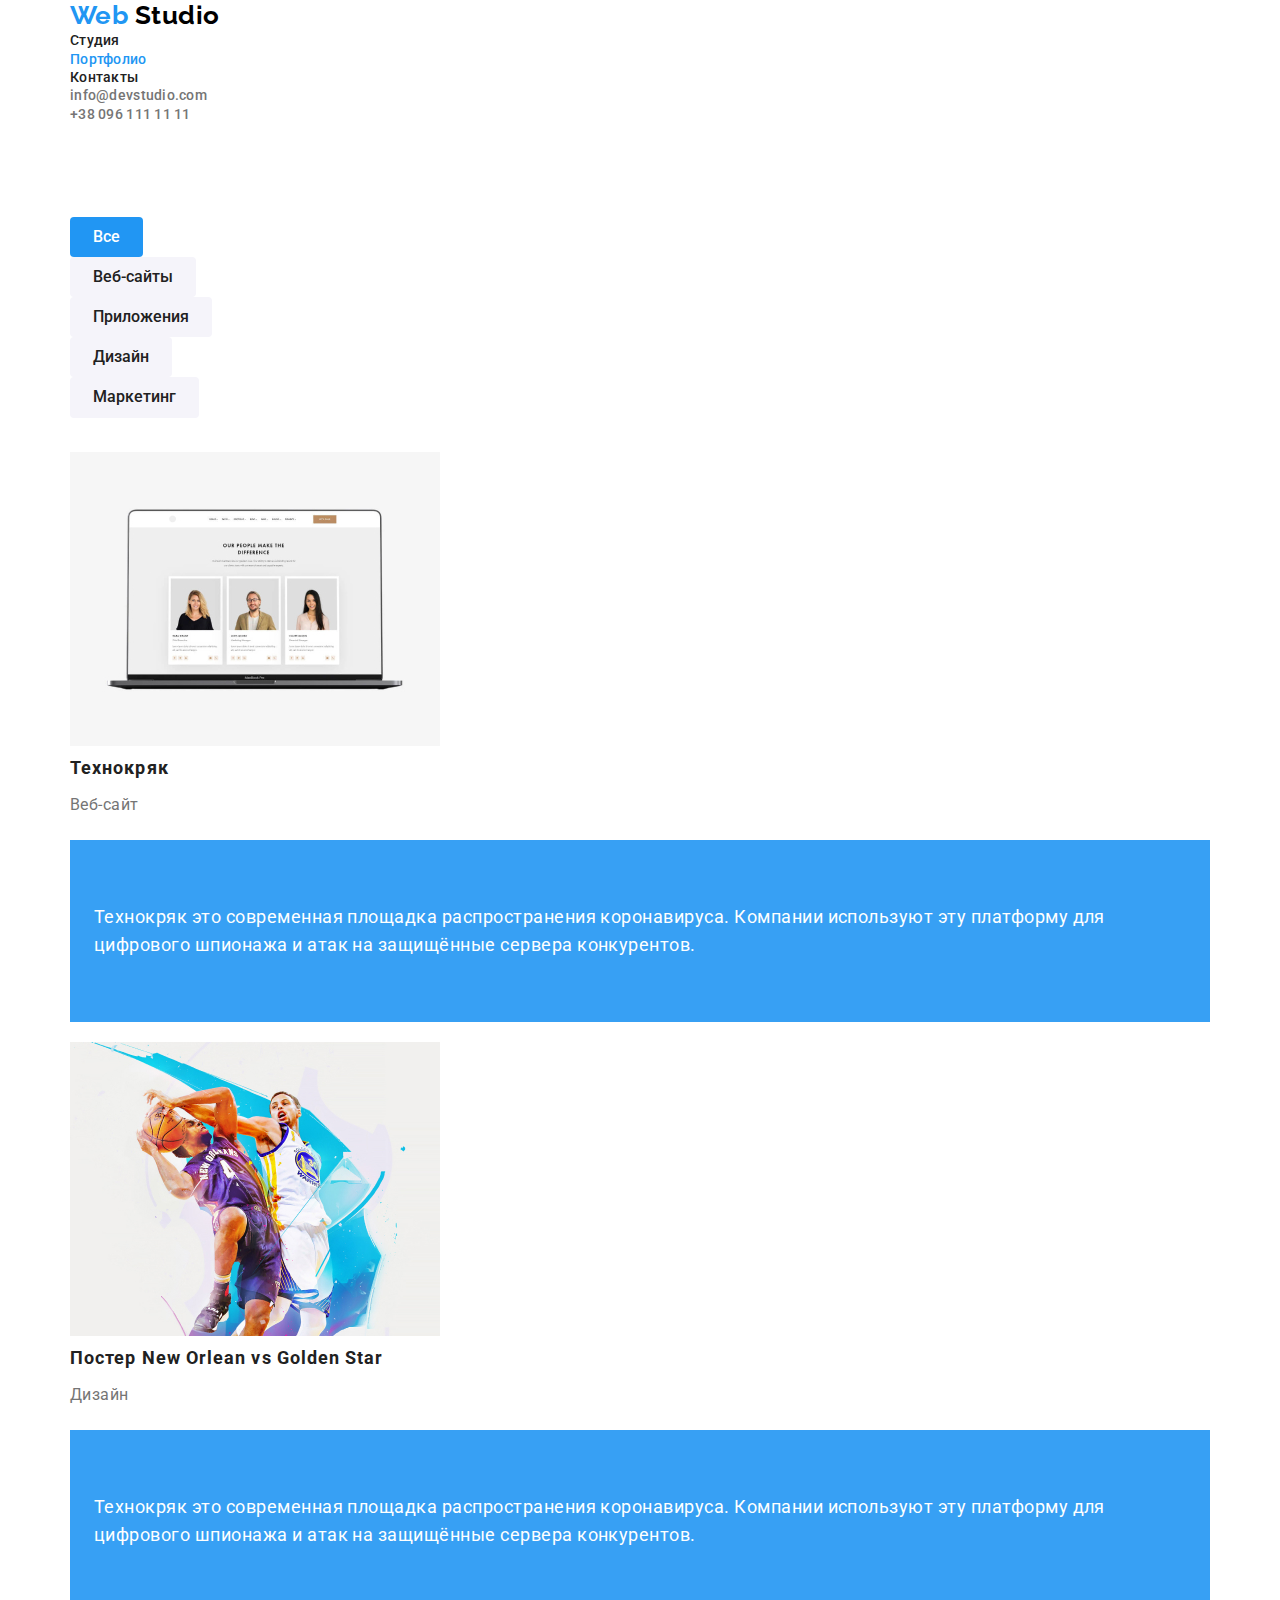
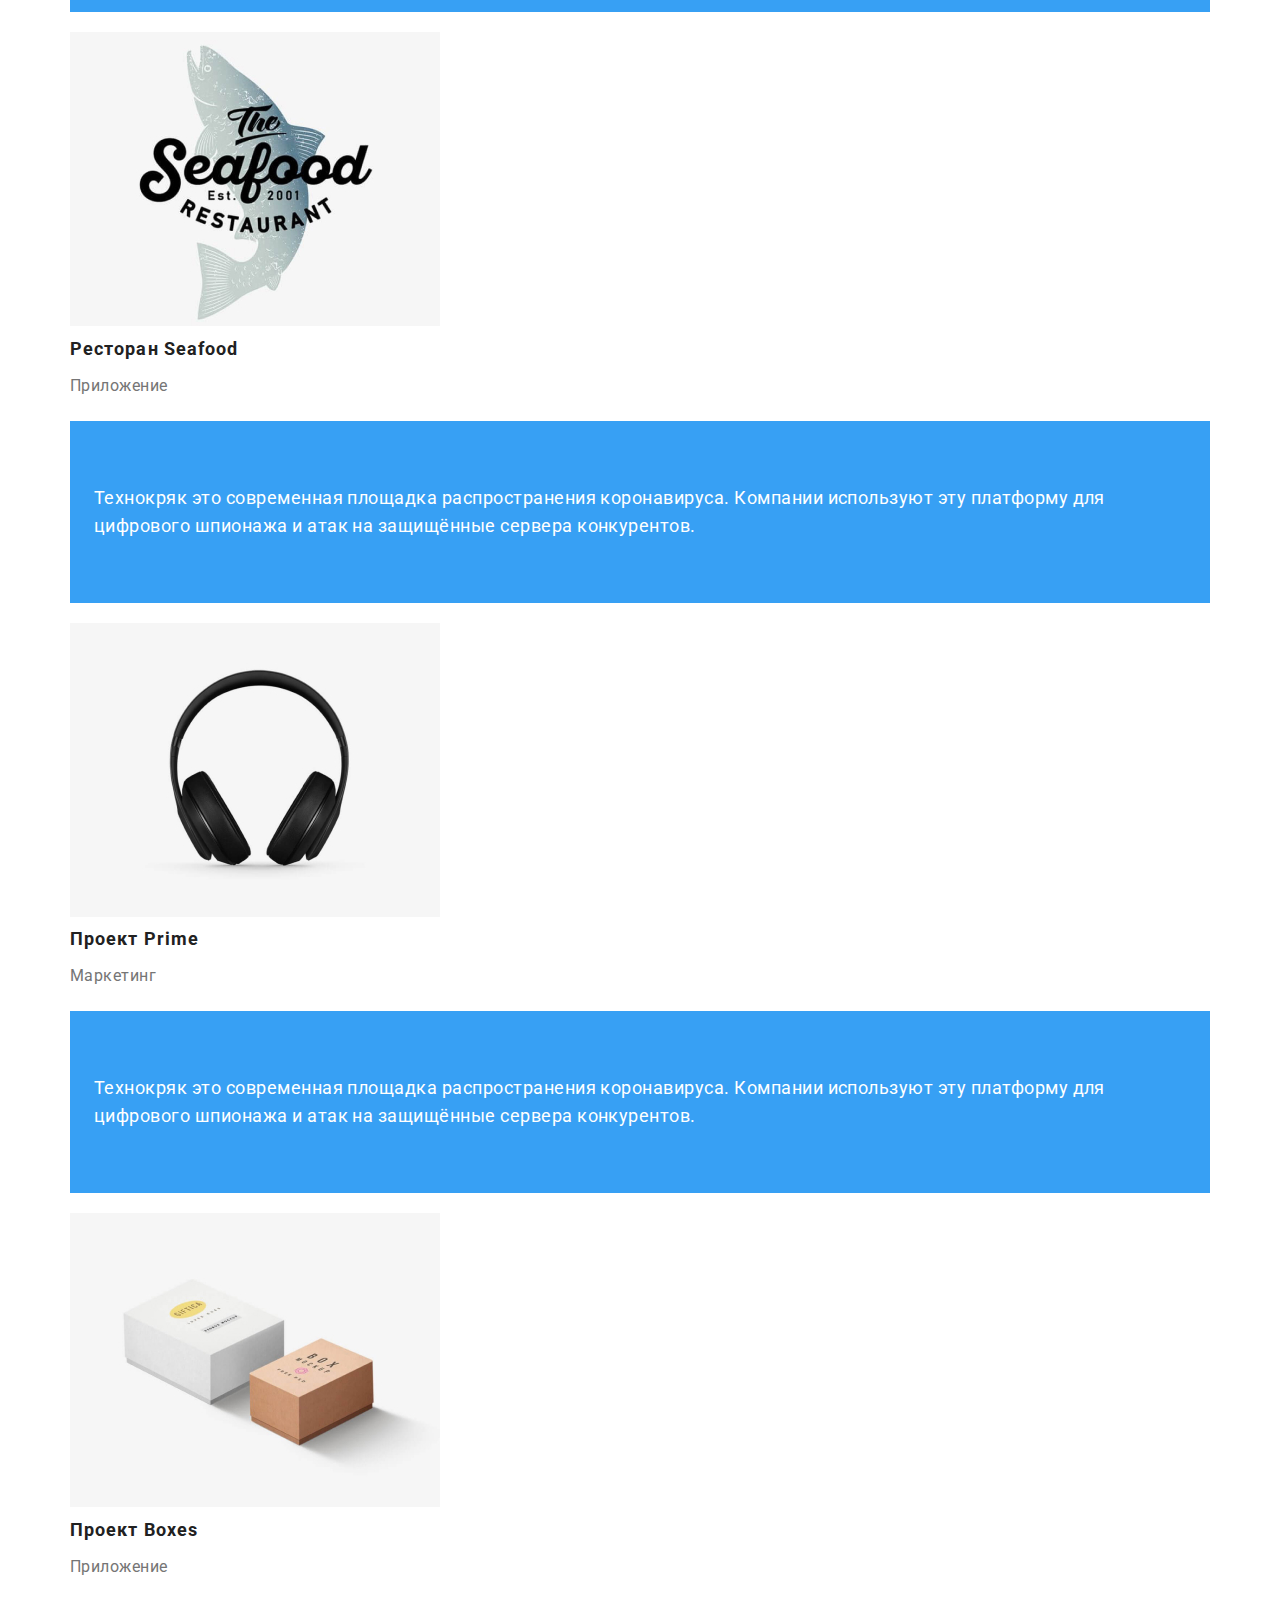
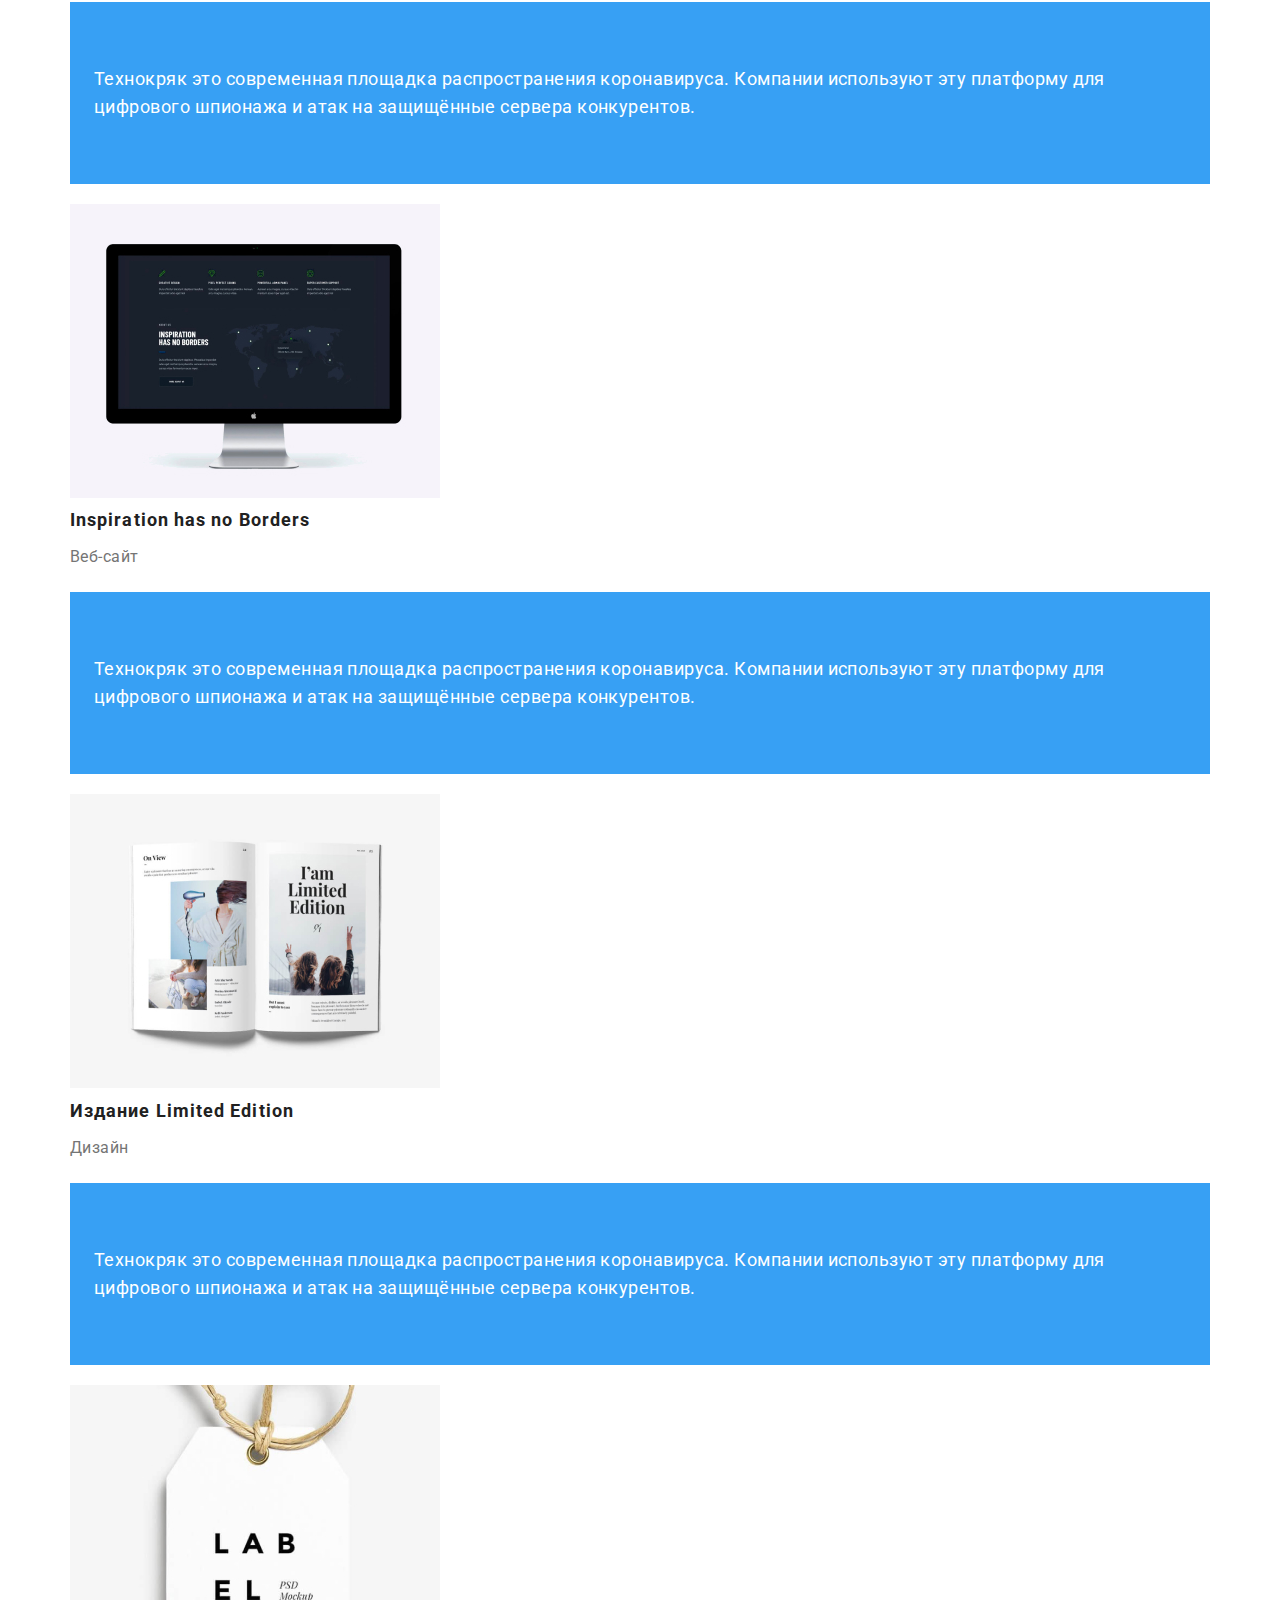
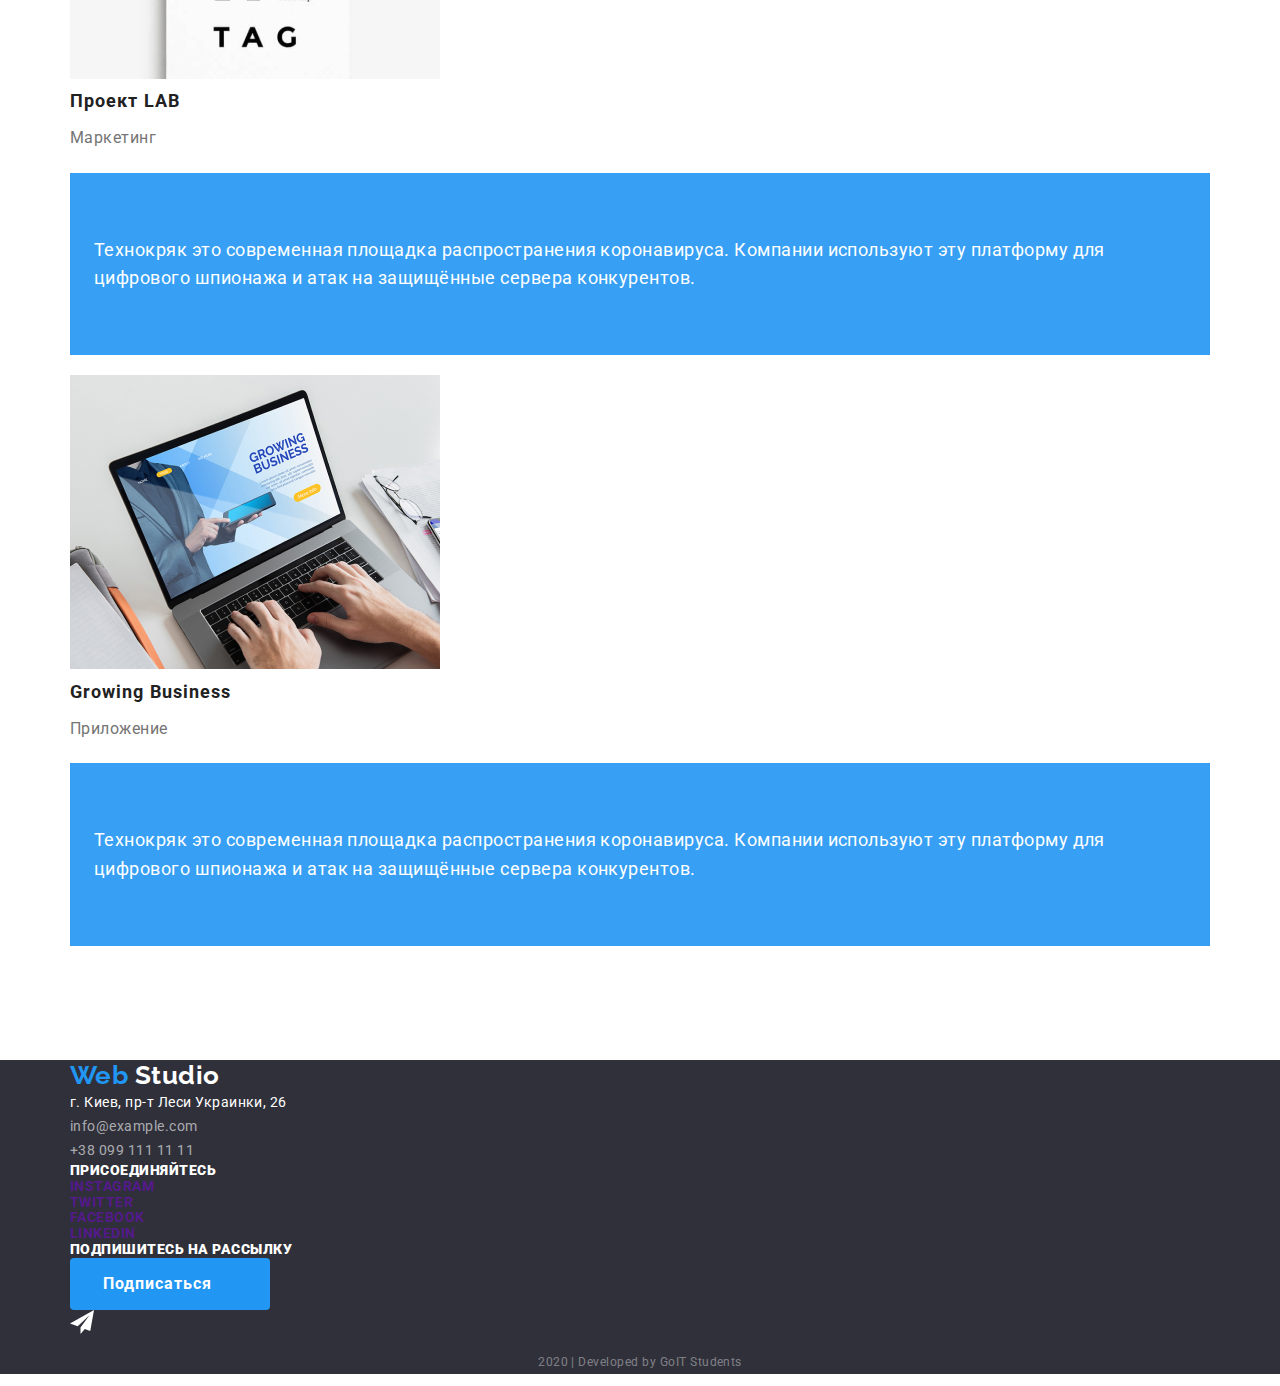
==== portfolio.html @ a6d00cb2 "разметил блоки для портфолио" ====
<!DOCTYPE html>
<html lang="ru">
  <head>
    <meta charset="UTF-8" />
    <meta name="viewport" content="width=device-width, initial-scale=1.0" />
    <link
      href="https://fonts.googleapis.com/css2?family=Raleway:wght@700&family=Roboto:wght@400;500;700;900&display=swap"
      rel="stylesheet"
    />
    <link
      rel="stylesheet"
      href="https://cdnjs.cloudflare.com/ajax/libs/modern-normalize/0.6.0/modern-normalize.min.css"
    />
    <link rel="stylesheet" href="./css/style.css" />
    <title>Portfolio</title>
  </head>
  <body>
    <!-- Верхнее меню -->
    <header>
      <div class="container">
        <nav>
          <a href="./index.html" class="logo">
            Web <span class="logo-header">Studio</span></a
          >

          <ul class="list">
            <li><a href="/" class="link">Студия</a></li>
            <li>
              <a href="./portfolio.html" class="link current">Портфолио</a>
            </li>
            <li><a href="" class="link">Контакты</a></li>
          </ul>
        </nav>

        <ul class="list">
          <li>
            <a href="mailto:info@devstudio.com" class="adress-header"
              >info@devstudio.com</a
            >
          </li>
          <li>
            <a href="tel:+380961111111" class="adress-header"
              >+38 096 111 11 11</a
            >
          </li>
        </ul>
      </div>
    </header>
    <!-- Тело -->
    <main>
      <!-- <h1>Портфолио</h1> -->
      <!-- Фильтр -->
      <section class="section">
        <div class="container">
          <!-- <h2>Фильтр</h2> -->
          <div class="filter-menu">
            <ul class="list">
              <li>
                <button type="button" class="filter-button current-button">
                  Все
                </button>
              </li>
              <li>
                <button type="button" class="filter-button">Веб-сайты</button>
              </li>
              <li>
                <button type="button" class="filter-button">Приложения</button>
              </li>
              <li>
                <button type="button" class="filter-button">Дизайн</button>
              </li>
              <li>
                <button type="button" class="filter-button">Маркетинг</button>
              </li>
            </ul>
          </div>

          <!-- Проекты -->
          <!-- <h2>Проекты</h2> -->
          <ul class="list">
            <li class="porftolio-block">
              <a href="" class="photo-project">
                <img src="./images/techokryak.jpg" alt="team" width="370" />
                <h3 class="title-font">Технокряк</h3>
                <p class="filter-name">Веб-сайт</p>
                <p class="full-text-item">
                  Технокряк это современная площадка распространения
                  коронавируса. Компании используют эту платформу для цифрового
                  шпионажа и атак на защищённые сервера конкурентов.
                </p>
              </a>
            </li>
            <li>
              <a href="" class="photo-project">
                <img
                  src="./images/neworlean.jpg"
                  alt="basketball"
                  width="370"
                />
                <h3 class="title-font">
                  Постер New Orlean vs Golden Star
                </h3>
                <p class="filter-name">Дизайн</p>
                <p class="full-text-item">
                  Технокряк это современная площадка распространения
                  коронавируса. Компании используют эту платформу для цифрового
                  шпионажа и атак на защищённые сервера конкурентов.
                </p>
              </a>
            </li>
            <li>
              <a href="" class="photo-project">
                <img src="./images/seafood.jpg" alt="seafood" width="370" />
                <h3 class="title-font">Ресторан Seafood</h3>
                <p class="filter-name">Приложение</p>
                <p class="full-text-item">
                  Технокряк это современная площадка распространения
                  коронавируса. Компании используют эту платформу для цифрового
                  шпионажа и атак на защищённые сервера конкурентов.
                </p>
              </a>
            </li>
            <li>
              <a href="" class="photo-project">
                <img src="./images/prime.jpg" alt="headphones" width="370" />
                <h3 class="title-font">Проект Prime</h3>
                <p class="filter-name">Маркетинг</p>
                <p class="full-text-item">
                  Технокряк это современная площадка распространения
                  коронавируса. Компании используют эту платформу для цифрового
                  шпионажа и атак на защищённые сервера конкурентов.
                </p>
              </a>
            </li>
            <li>
              <a href="" class="photo-project">
                <img src="./images/boxes.jpg" alt="boxes" width="370" />
                <h3 class="title-font">Проект Boxes</h3>
                <p class="filter-name">Приложение</p>
                <p class="full-text-item">
                  Технокряк это современная площадка распространения
                  коронавируса. Компании используют эту платформу для цифрового
                  шпионажа и атак на защищённые сервера конкурентов.
                </p>
              </a>
            </li>
            <li>
              <a href="" class="photo-project">
                <img src="./images/borders.jpg" alt="pc" width="370" />
                <h3 class="title-font">Inspiration has no Borders</h3>
                <p class="filter-name">Веб-сайт</p>
                <p class="full-text-item">
                  Технокряк это современная площадка распространения
                  коронавируса. Компании используют эту платформу для цифрового
                  шпионажа и атак на защищённые сервера конкурентов.
                </p>
              </a>
            </li>
            <li>
              <a href="" class="photo-project">
                <img src="./images/limited.jpg" alt="book" width="370" />
                <h3 class="title-font">Издание Limited Edition</h3>
                <p class="filter-name">Дизайн</p>
                <p class="full-text-item">
                  Технокряк это современная площадка распространения
                  коронавируса. Компании используют эту платформу для цифрового
                  шпионажа и атак на защищённые сервера конкурентов.
                </p>
              </a>
            </li>
            <li>
              <a href="" class="photo-project">
                <img src="./images/lab.jpg" alt="badje" width="370" />
                <h3 class="title-font">Проект LAB</h3>
                <p class="filter-name">Маркетинг</p>
                <p class="full-text-item">
                  Технокряк это современная площадка распространения
                  коронавируса. Компании используют эту платформу для цифрового
                  шпионажа и атак на защищённые сервера конкурентов.
                </p>
              </a>
            </li>
            <li>
              <a href="" class="photo-project">
                <img src="./images/business.jpg" alt="notebook" width="370" />
                <h3 class="title-font">Growing Business</h3>
                <p class="filter-name">Приложение</p>
                <p class="full-text-item">
                  Технокряк это современная площадка распространения
                  коронавируса. Компании используют эту платформу для цифрового
                  шпионажа и атак на защищённые сервера конкурентов.
                </p>
              </a>
            </li>
          </ul>
        </div>
      </section>
    </main>
    <!-- Подвал -->
    <footer class="footer">
      <div class="container">
        <div>
          <a href="/" class="logo"
            >Web <span class="logo-footer">Studio</span></a
          >
          <address>
            <ul class="list address">
              <li>г. Киев, пр-т Леси Украинки, 26</li>
              <li>
                <a href="mailto:info@example.com" class="footer-contact"
                  >info@example.com</a
                >
              </li>
              <li>
                <a href="tel:+380961111111" class="footer-contact"
                  >+38 099 111 11 11</a
                >
              </li>
            </ul>
          </address>
        </div>
        <div class="connect">
          <b>присоединяйтесь</b>
          <ul class="list">
            <li><a href="" class="social-icon">Instagram</a></li>
            <li><a href="" class="social-icon">Twitter</a></li>
            <li><a href="" class="social-icon">Facebook</a></li>
            <li><a href="" class="social-icon">LinkedIn</a></li>
          </ul>
        </div>
        <div class="subscribe">
          <b>Подпишитесь на рассылку</b>
          <button type="button" class="button">Подписаться</button>
          <img src="./images/send.svg" alt="самолетик" />
        </div>
        <p class="develop">2020 | Developed by GoIT Students</p>
      </div>
    </footer>
  </body>
</html>
---- css/style.css ----
:root {
  --primary-text-color: #757575;
  --title-text-color: #212121;
  --accent-color: #2196f3;
  --logo-color: #000000;
  --white-color: #ffffff;
  --second-bg-color: #f5f4fa;
  --footer-adress-color: rgba(255, 255, 255, 0.6);
  --footer-bg-color: #2f303a;
  --developed-color: rgba(255, 255, 255, 0.4);
  --button-bg-color: #f5f4fa;
  --text-bg-color: rgba(33, 150, 243, 0.9);
}

a {
  text-decoration: none;
}

body {
  background-color: var(--white-color);
  color: var(--primary-text-color);
  font-family: Roboto, sans-serif;
  letter-spacing: 0.03em;
}

.list {
  list-style: none;
  padding: 0;
  margin: 0;
}

/* Logo */
.logo {
  color: var(--accent-color);
  font-family: Raleway, sans-serif;
  font-weight: bold;
  font-size: 26px;
  line-height: 1.2;
}

.logo-header {
  color: var(--logo-color);
  /* font-family: Raleway, sans-serif;
  font-weight: bold;
  font-size: 26px;
  line-height: 1.2; */
}

.logo-footer {
  color: var(--white-color);
}

/* .logo:hover,
.logo:focus {
  color: var(--accent-color);
} */

/* Site nav */

.link {
  color: var(--title-text-color);
  font-weight: 500;
  font-size: 14px;
  line-height: 1.14;
  letter-spacing: 0.02em;
}

.link:hover,
.link:focus {
  color: var(--accent-color);
}

.current {
  color: var(--accent-color);
}

.adress-header {
  color: var(--primary-text-color);
  font-weight: 500;
  font-size: 14px;
  line-height: 1.14;
  letter-spacing: 0.02em;
}

.adress-header:hover,
.adress-header:focus {
  color: var(--accent-color);
}

.container {
  /* display: flex; */
  margin-left: auto;
  margin-right: auto;
  padding-right: 15px;
  padding-left: 15px;
  width: 1170px;
}

/* main */

.hero-text {
  color: var(--white-color);
  font-weight: 900;
  font-size: 44px;
  line-height: 1.36;
  text-align: center;
  letter-spacing: 0.06em;
  text-transform: uppercase;
  margin-top: 0;
  margin-bottom: 30px;
}

.button {
  color: var(--white-color);
  background-color: var(--accent-color);
  font-weight: bold;
  font-size: 16px;
  line-height: 1.88;
  display: flex;
  align-items: center;
  text-align: center;
  letter-spacing: 0.06em;
  padding: 10px 32px;
  min-width: 200px;
  border-radius: 4px;
  border: 1px solid transparent;
}

.filter-button {
  color: var(--title-text-color);
  background-color: var(--button-bg-color);
  font-weight: 500;
  font-size: 16px;
  line-height: 1.63;
  text-align: center;
  display: inline-block;
  padding: 6px 22px;
  border: 1px solid transparent;
  border-radius: 4px;
  min-width: 73px;
}

.filter-menu {
  margin-bottom: 34px;
  position: relative;
  /* vertical-align: top; */
  align-items: flex-start;
}

.filter-button:hover,
.filter-button:focus {
  color: var(--white-color);
  background-color: var(--accent-color);
}

.current-button {
  color: var(--white-color);
  background-color: var(--accent-color);
}

.section-title {
  color: var(--title-text-color);
  font-weight: bold;
  font-size: 36px;
  line-height: 1.17;
  text-align: center;

  margin-top: 0;
  margin-bottom: 50px;
}

.section {
  padding-top: 94px;
  padding-bottom: 94px;
}

.no-padding {
  padding-bottom: 0;
}

.title-font {
  color: var(--title-text-color);
  font-size: 18px;
  line-height: 2;
  letter-spacing: 0.06em;

  margin-top: 0;
  margin-bottom: 4px;
}

.title-text {
  color: var(--title-text-color);
  font-weight: bold;
  font-size: 14px;
  line-height: 1.14;
  text-transform: uppercase;

  margin-top: 0;
  margin-bottom: 10px;
}

.team-name {
  color: var(--title-text-color);
  font-weight: 500;
  font-size: 16px;
  line-height: 1.19;
  text-align: center;

  margin-top: 0;
  margin-bottom: 10px;
}

.item-text {
  font-weight: normal;
  font-size: 14px;
  line-height: 1.71;

  margin-top: 0;
}

.position {
  font-weight: normal;
  font-size: 16px;
  line-height: 1.19;
  text-align: center;

  margin-top: 0;
  margin-bottom: 16px;
}

.name-capabilities {
  font-weight: bold;
  font-size: 14px;
  line-height: 1.14;
  text-align: center;
  text-transform: uppercase;

  margin-top: 0;
  margin-bottom: 0;
}

.full-text-item {
  color: var(--white-color);
  background: var(--text-bg-color);
  font-weight: normal;
  font-size: 18px;
  line-height: 1.56;

  padding: 63px 24px;
  margin-top: 0;
  margin-bottom: 20px;
}

.filter-name {
  color: var(--primary-text-color);
  font-weight: normal;
  font-size: 16px;
  line-height: 1.87;

  margin-top: 0;
  margin-bottom: 20px;
}

/* .photo-project:hover,
.photo-project:focus {
  background: var(--text-bg-color);
  color: var(--accent-color);
} */

.name-capabilities {
  color: var(--white-color);
}
.customer-icon:hover,
.customer-icon:focus {
  background-color: var(--accent-color);
}

.section.bacground {
  background-color: var(--second-bg-color);
}

/* .porftolio-block {
  margin: 30;
} */

/* Footer */
.list.address {
  font-style: normal;
  font-weight: normal;
  font-size: 14px;
  line-height: 1.71;
}

.footer-contact {
  color: var(--footer-adress-color);
  font-weight: normal;
  font-size: 14px;
  line-height: 1.71;
}

.footer {
  background-color: var(--footer-bg-color);
  color: var(--white-color);
}

.connect,
.subscribe {
  font-weight: bold;
  font-size: 14px;
  line-height: 1.14;
  text-transform: uppercase;
}

.develop {
  color: var(--developed-color);
  font-weight: normal;
  font-size: 12px;
  line-height: 2;
  text-align: center;
}

.social-icon:hover,
.social-icon:focus {
  background-color: var(--accent-color);
}
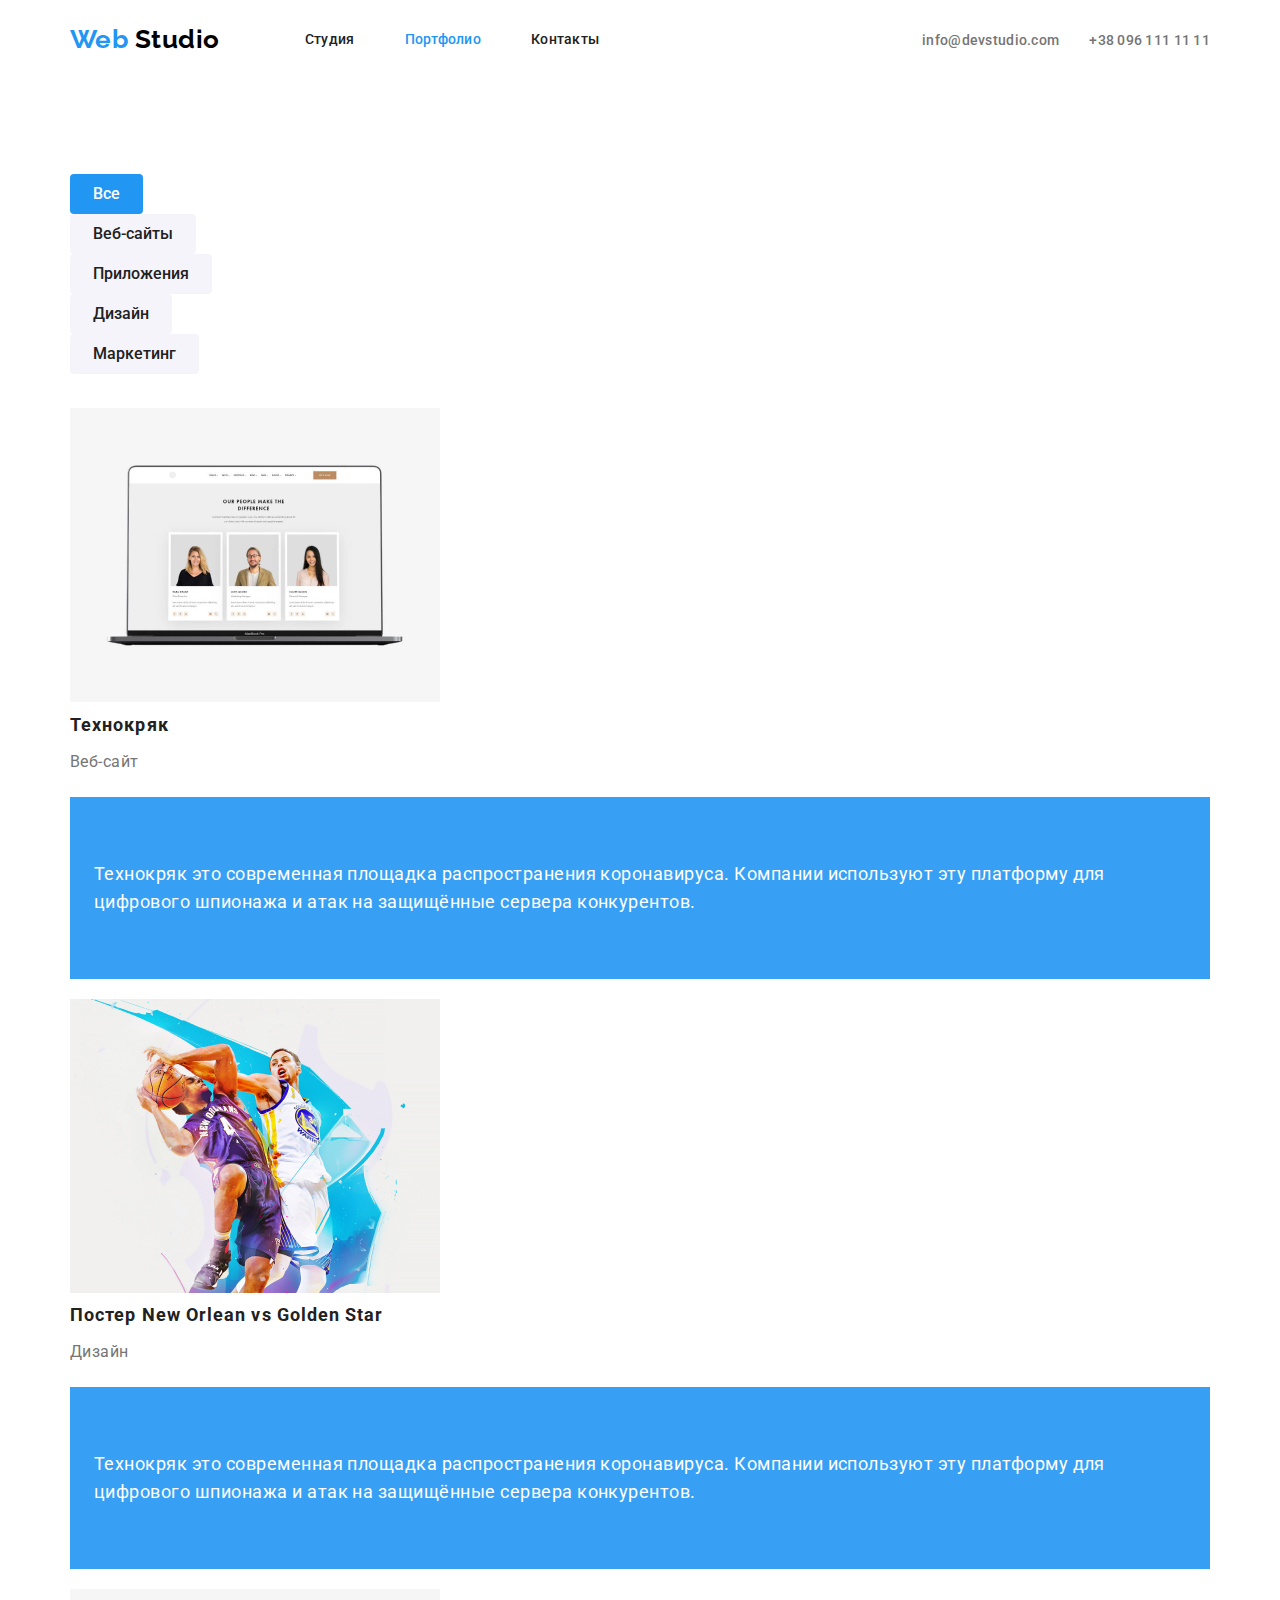
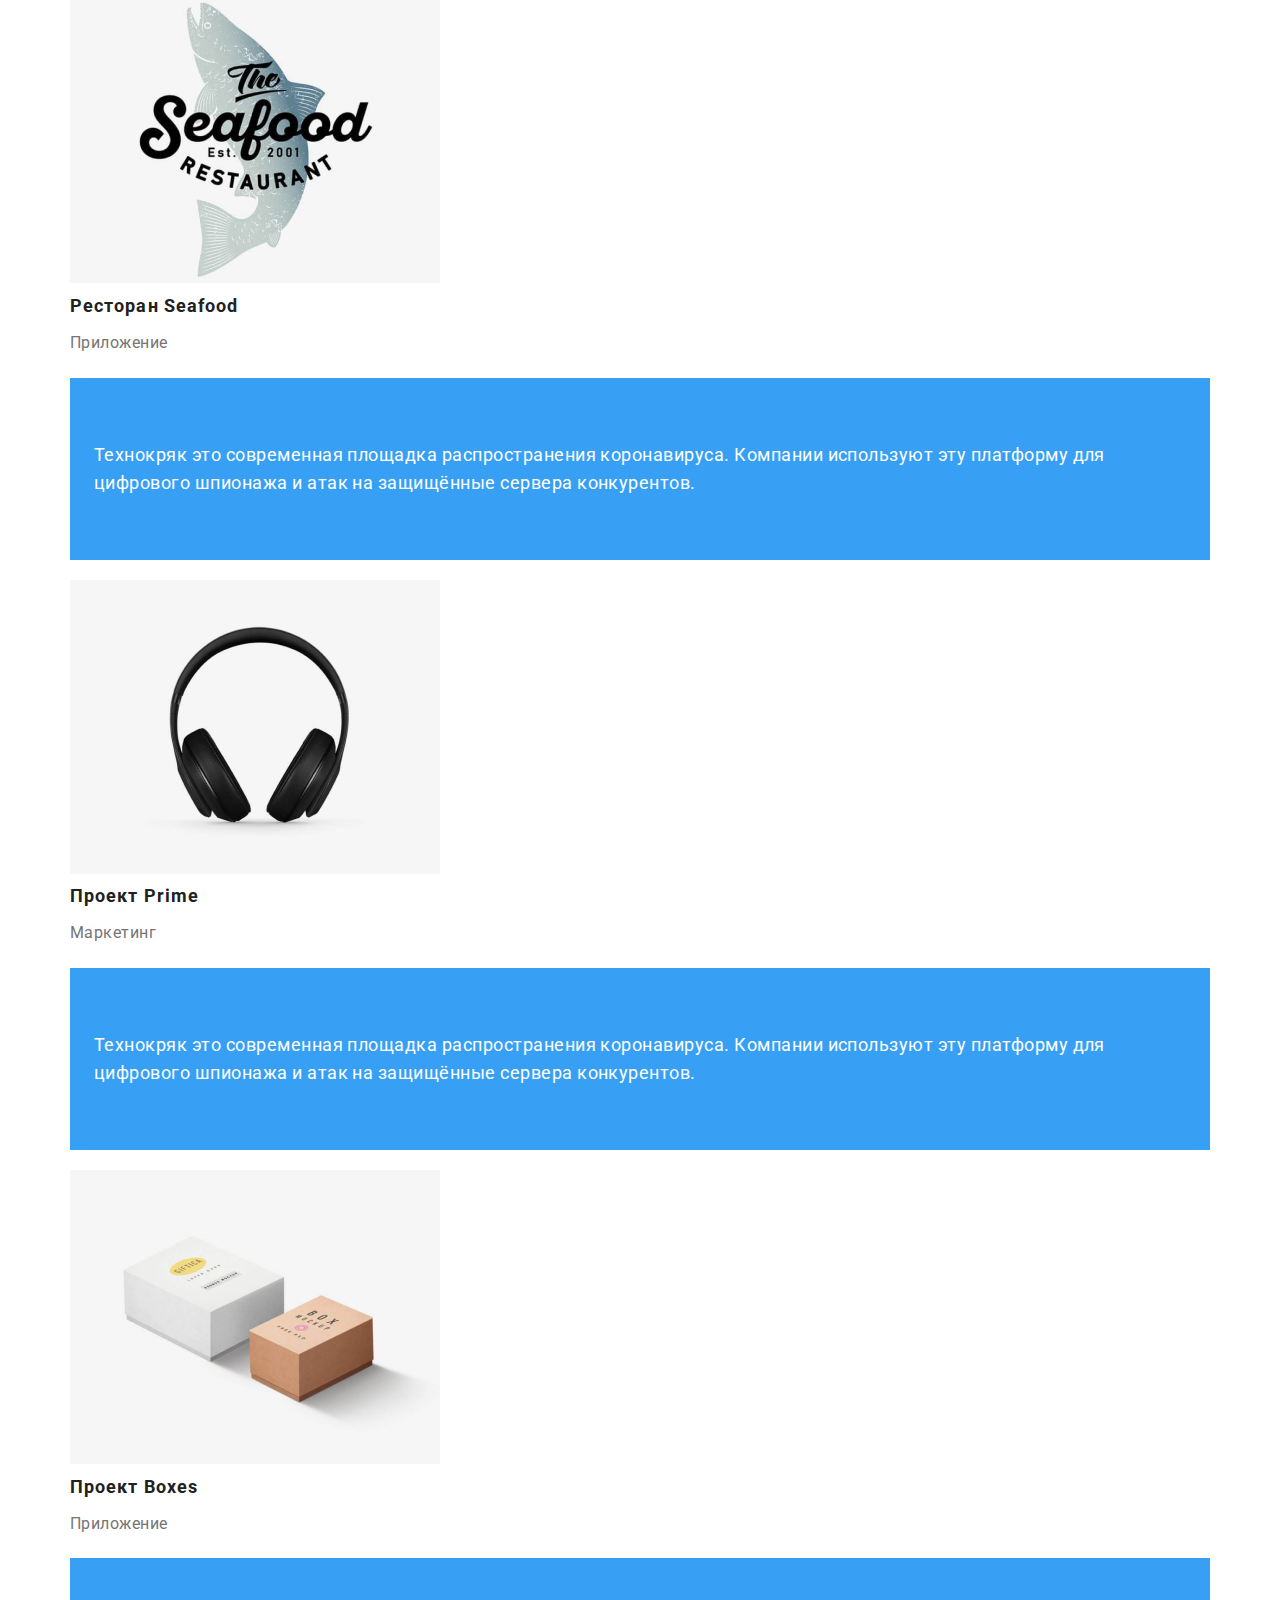
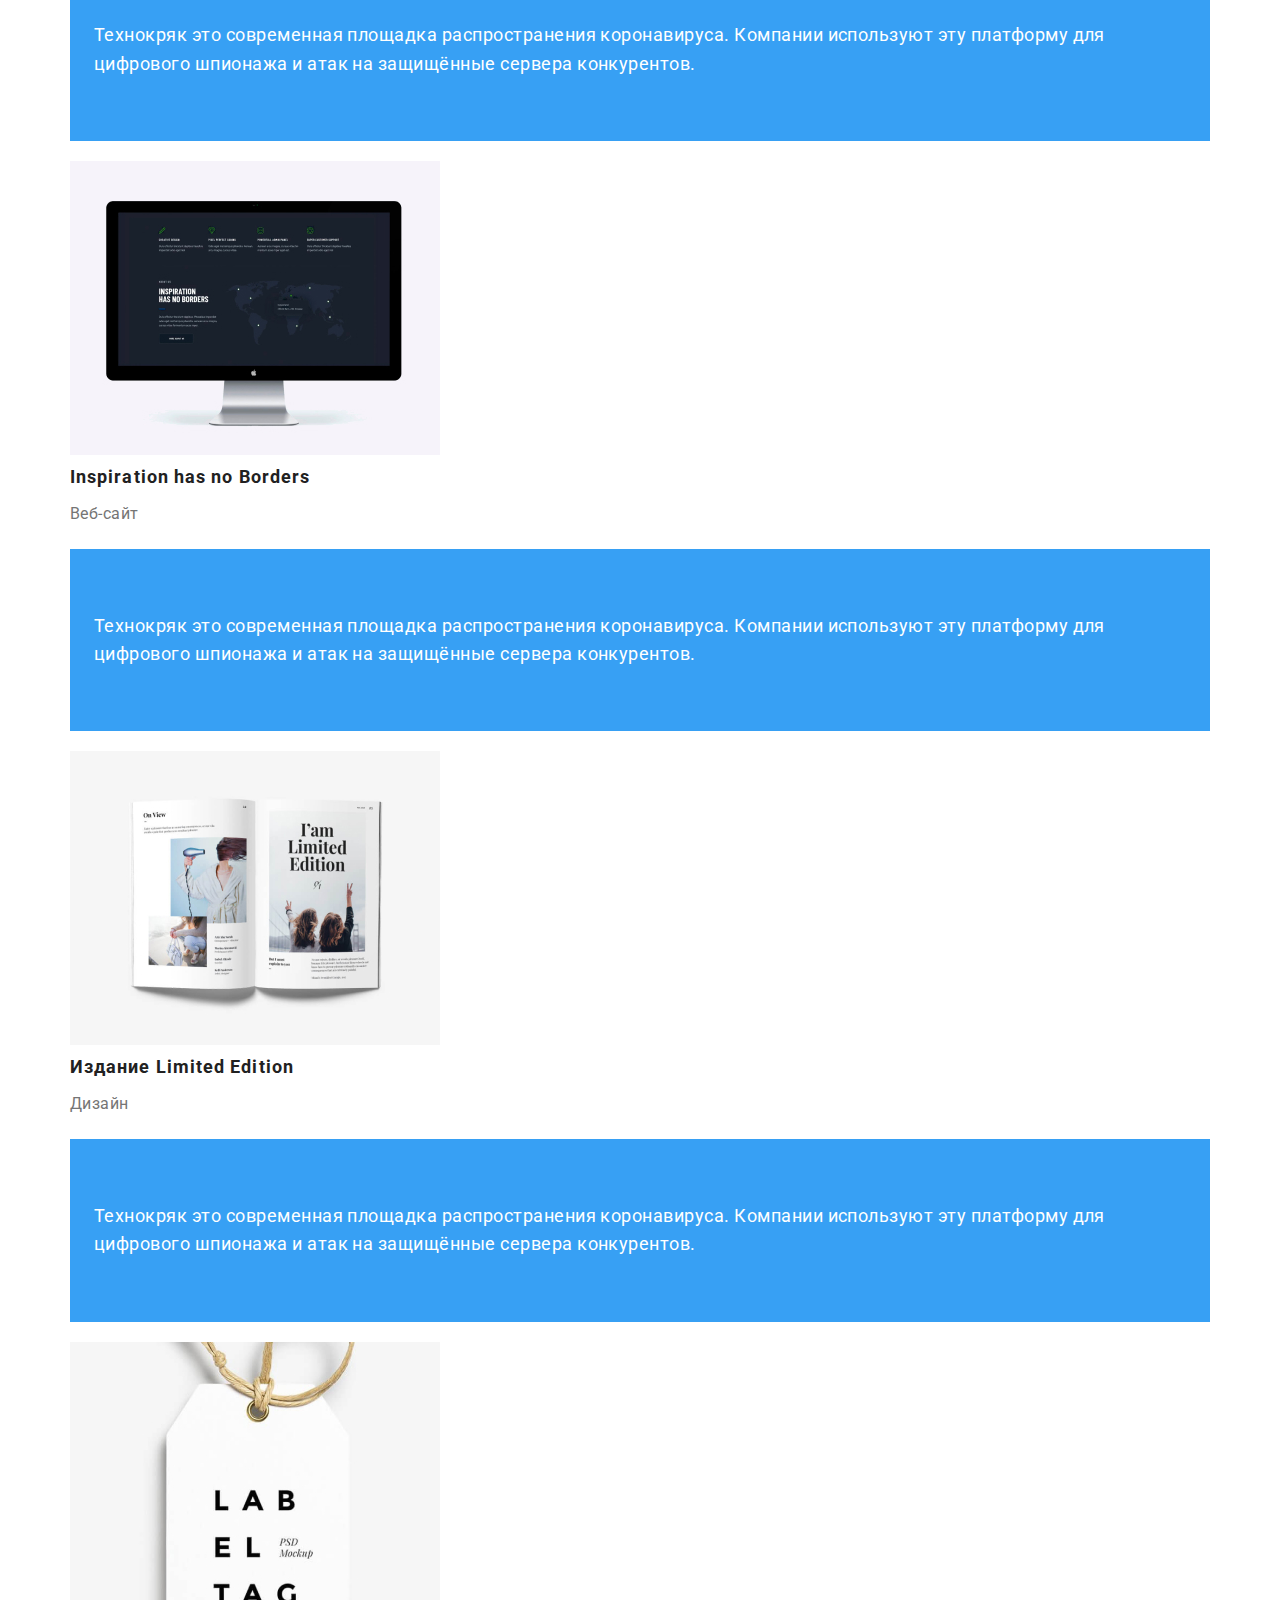
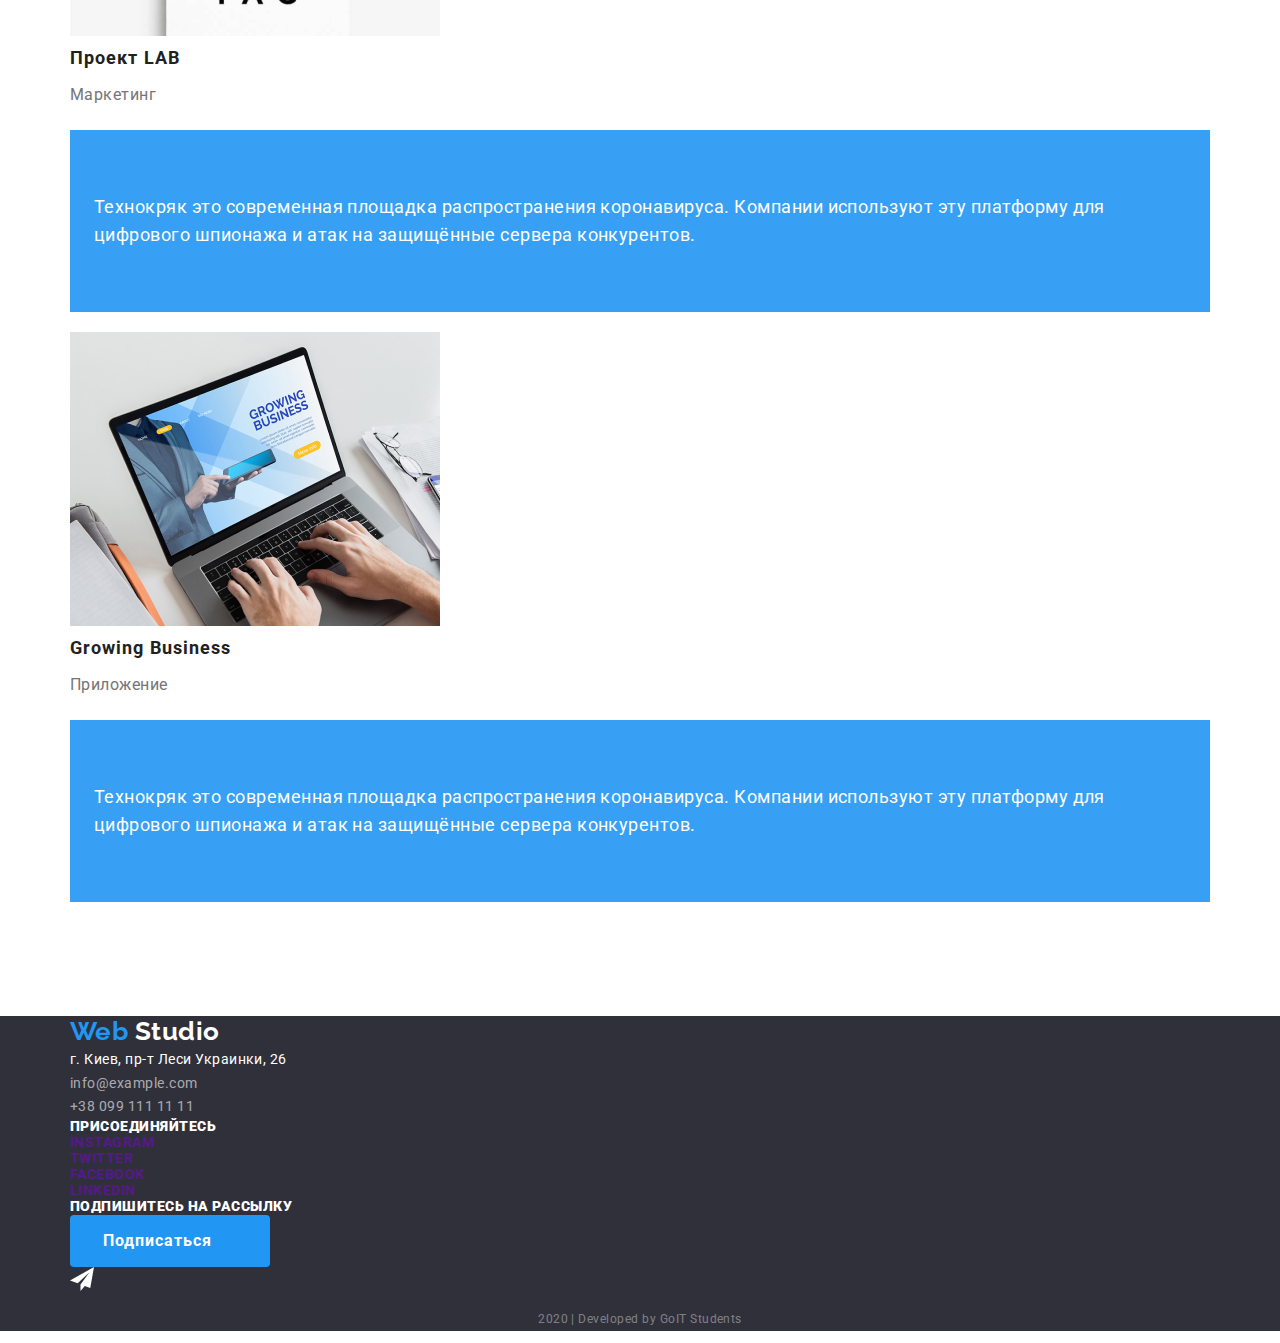
==== commit 108db79b: "разметил блоки верхнего меню" ====
--- a/portfolio.html
+++ b/portfolio.html
@@ -17,28 +17,27 @@
   <body>
     <!-- Верхнее меню -->
     <header>
-      <div class="container">
+      <div class="container header-nav">
+        <a href="./index.html" class="logo">
+          Web <span class="logo-header">Studio</span>
+        </a>
         <nav>
-          <a href="./index.html" class="logo">
-            Web <span class="logo-header">Studio</span></a
-          >
-
-          <ul class="list">
-            <li><a href="/" class="link">Студия</a></li>
-            <li>
+          <ul class="list site-nav">
+            <li class="item"><a href="./index.html" class="link">Студия</a></li>
+            <li class="item">
               <a href="./portfolio.html" class="link current">Портфолио</a>
             </li>
-            <li><a href="" class="link">Контакты</a></li>
+            <li class="item"><a href="" class="link">Контакты</a></li>
           </ul>
         </nav>
 
-        <ul class="list">
-          <li>
+        <ul class="address-nav list">
+          <li class="item">
             <a href="mailto:info@devstudio.com" class="adress-header"
               >info@devstudio.com</a
             >
           </li>
-          <li>
+          <li class="item">
             <a href="tel:+380961111111" class="adress-header"
               >+38 096 111 11 11</a
             >
--- a/css/style.css
+++ b/css/style.css
@@ -63,6 +63,10 @@
   font-size: 14px;
   line-height: 1.14;
   letter-spacing: 0.02em;
+
+  display: block;
+  padding-top: 32px;
+  padding-bottom: 32px;
 }
 
 .link:hover,
@@ -80,6 +84,9 @@
   font-size: 14px;
   line-height: 1.14;
   letter-spacing: 0.02em;
+
+  padding-top: 32px;
+  padding-bottom: 32px;
 }
 
 .adress-header:hover,
@@ -96,6 +103,32 @@
   width: 1170px;
 }
 
+.site-nav {
+  display: flex;
+  margin-left: 85px;
+}
+
+.site-nav .item + .item {
+  margin-left: 50px;
+}
+
+.address-nav {
+  display: flex;
+}
+
+.address-nav .item + .item {
+  margin-left: 30px;
+}
+
+.header-nav {
+  display: flex;
+  align-items: center;
+}
+
+.address-nav {
+  margin-left: auto;
+}
+
 /* main */
 
 .hero-text {
@@ -143,8 +176,7 @@
 .filter-menu {
   margin-bottom: 34px;
   position: relative;
-  /* vertical-align: top; */
-  align-items: flex-start;
+  align-self: flex-start;
 }
 
 .filter-button:hover,
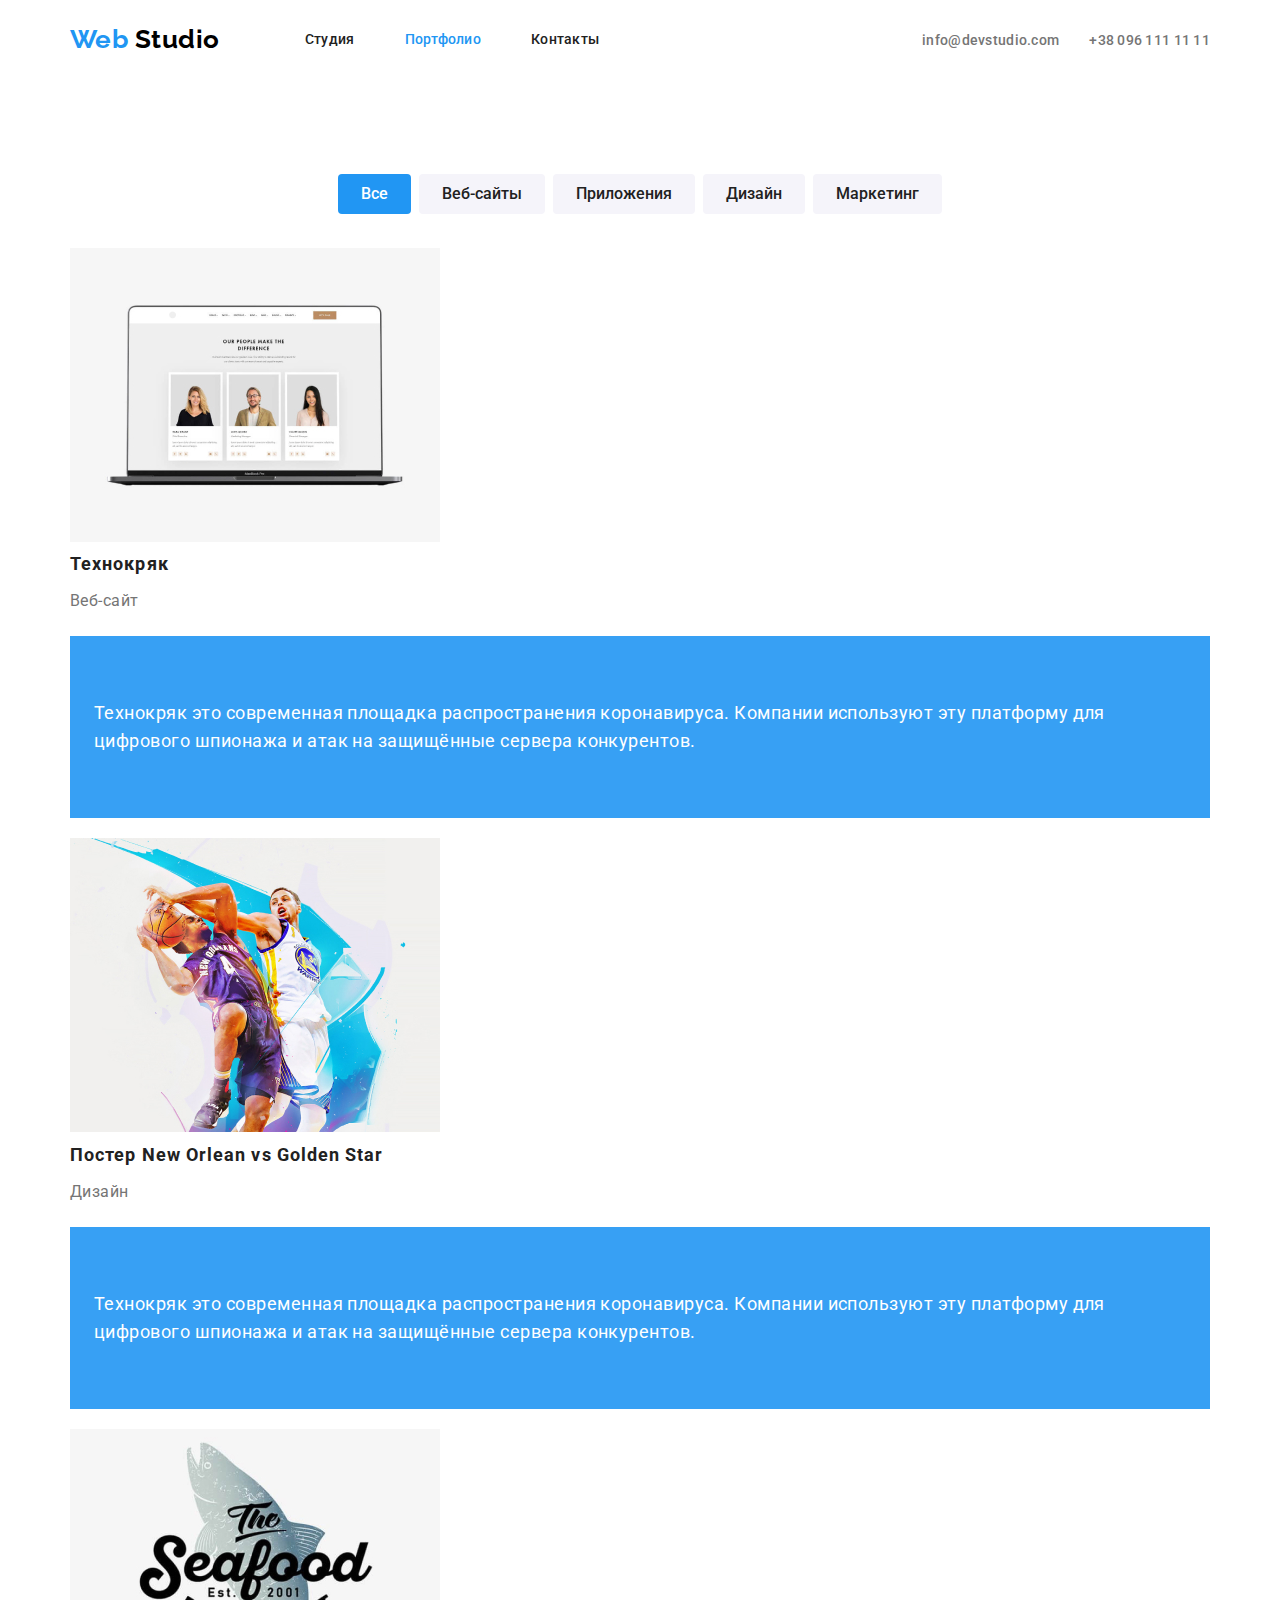
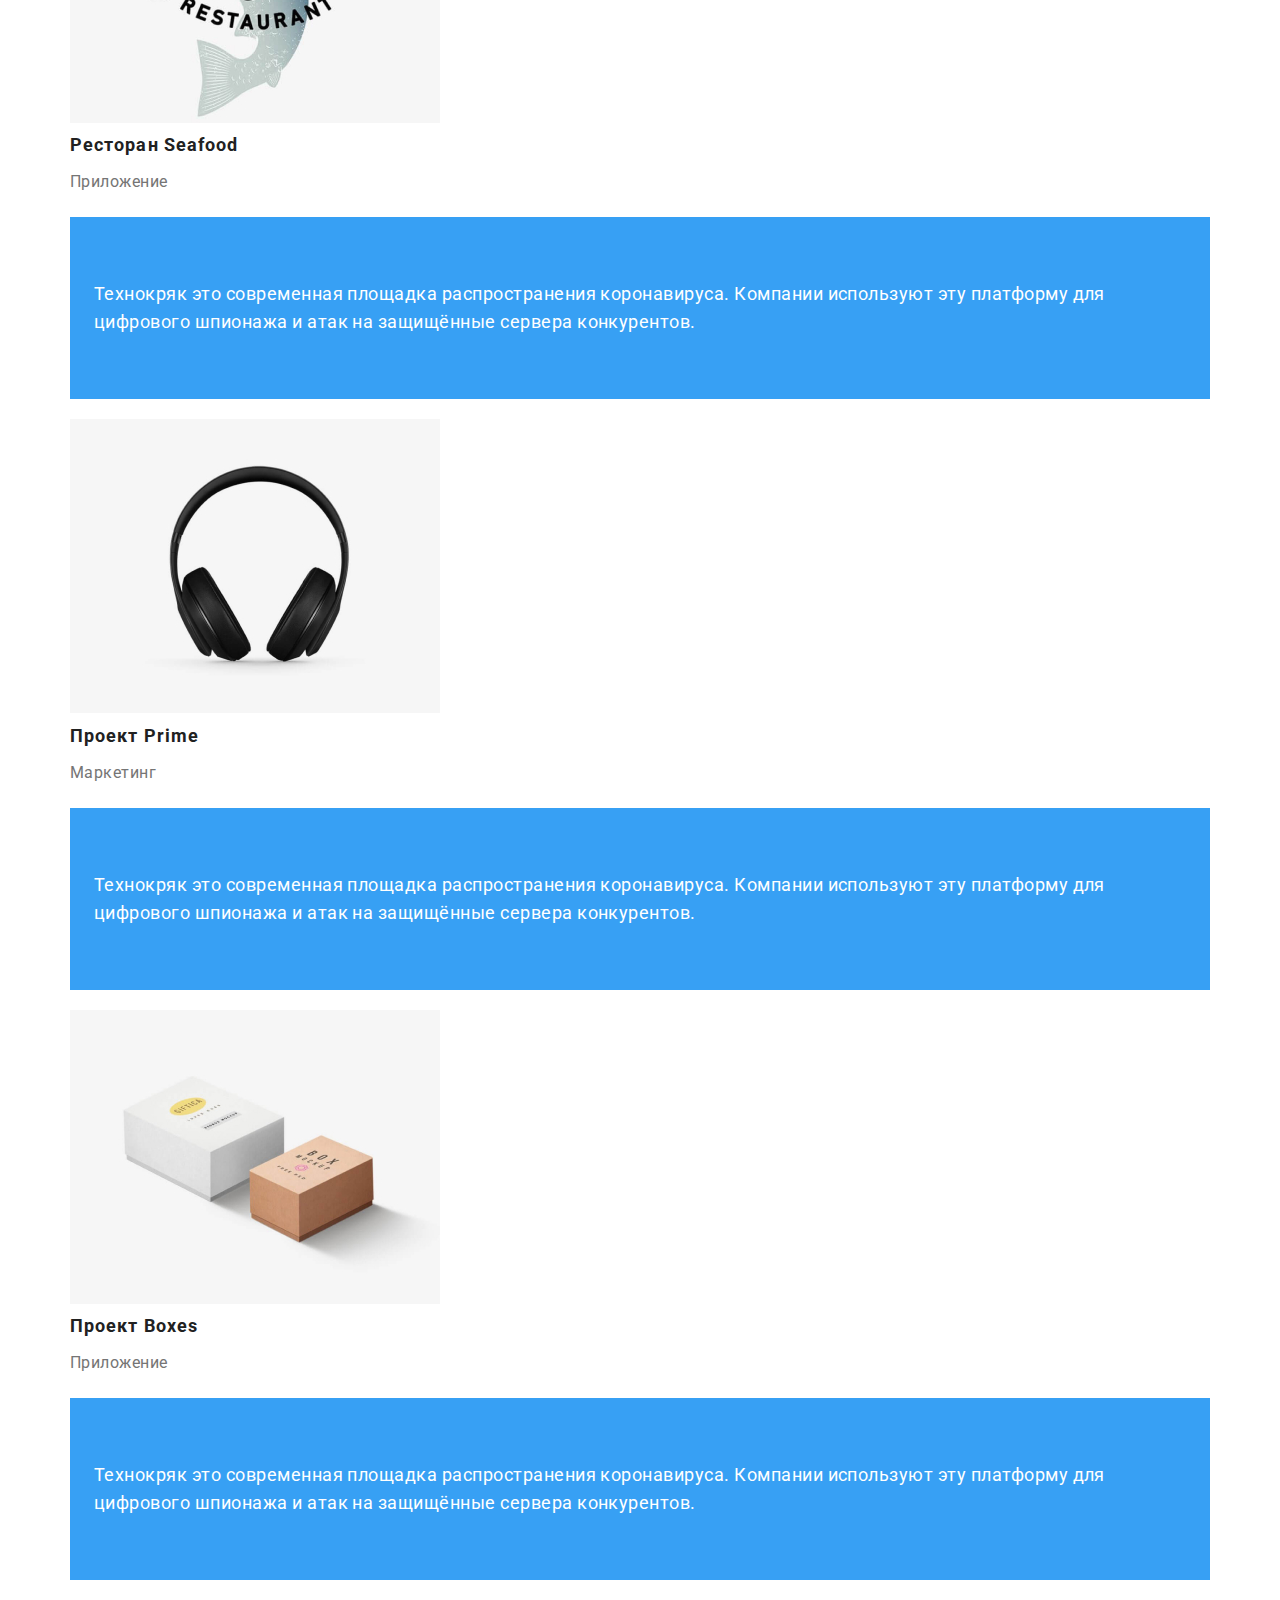
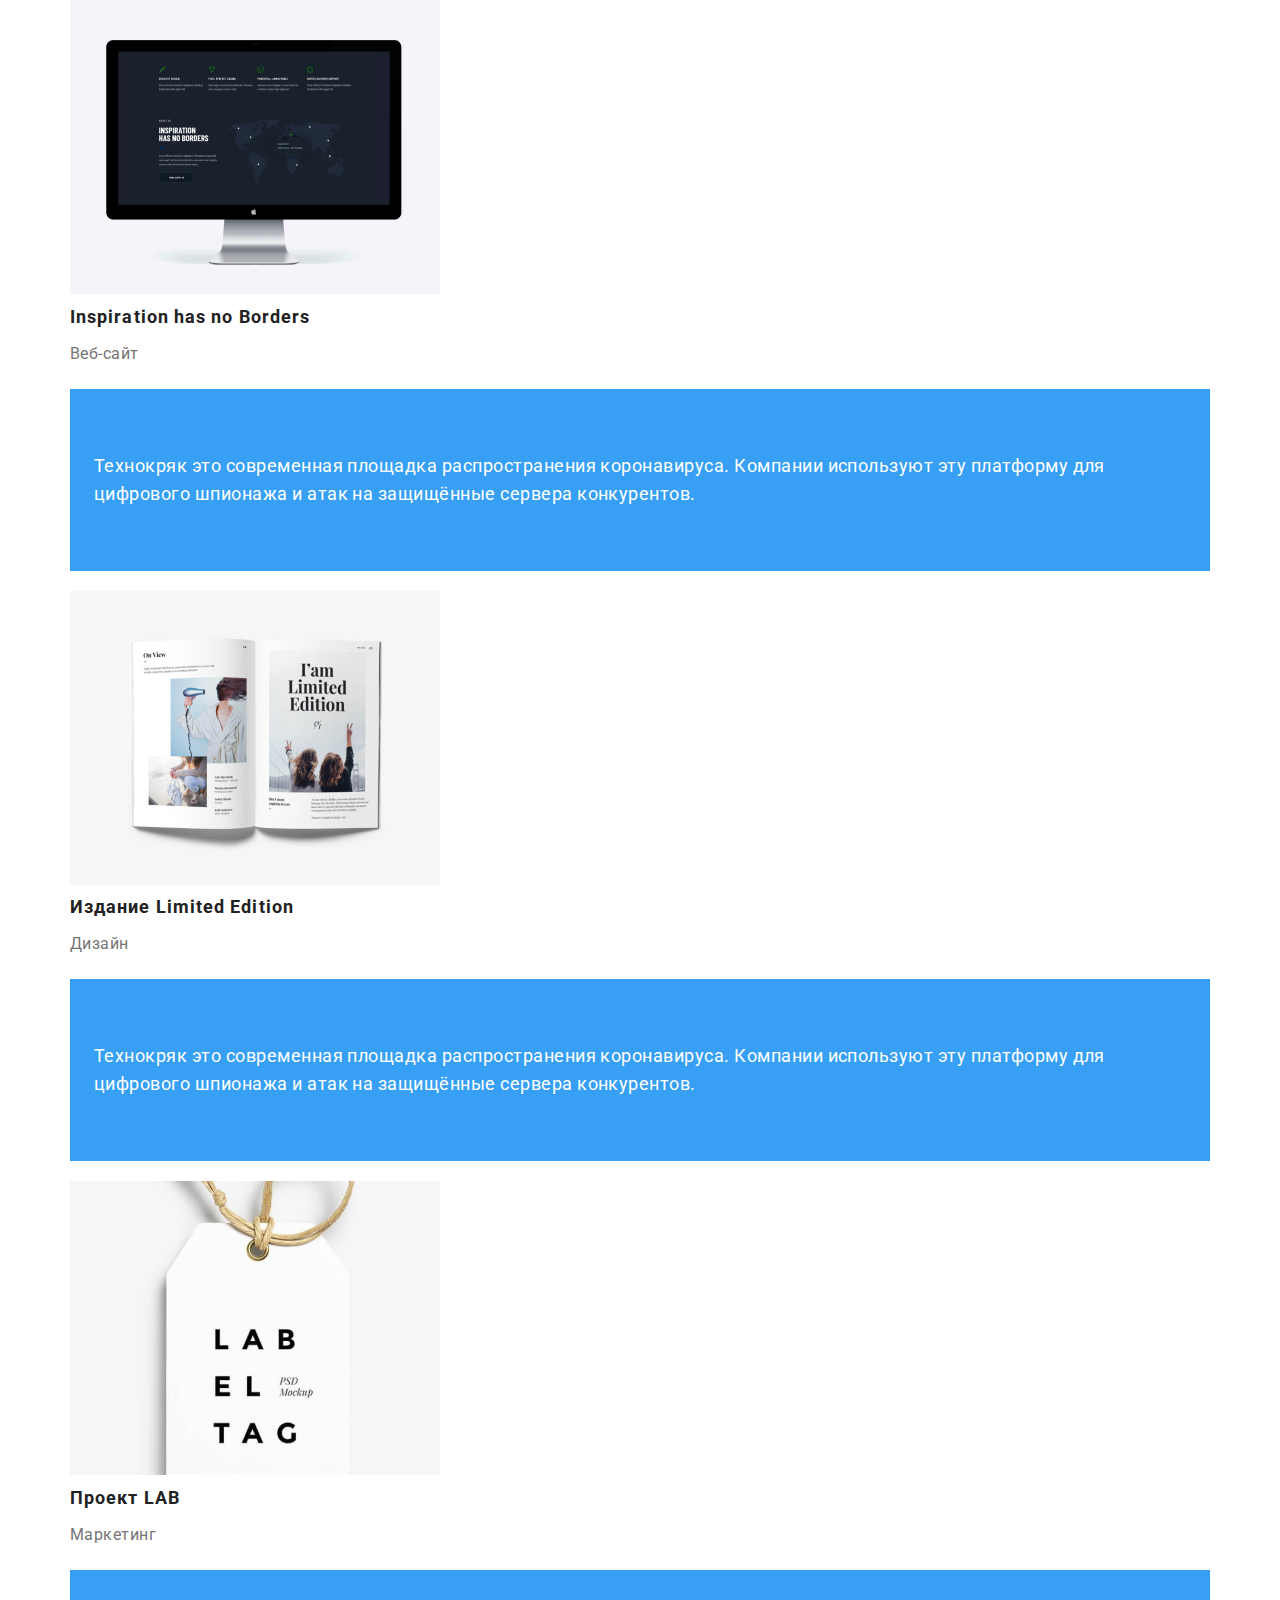
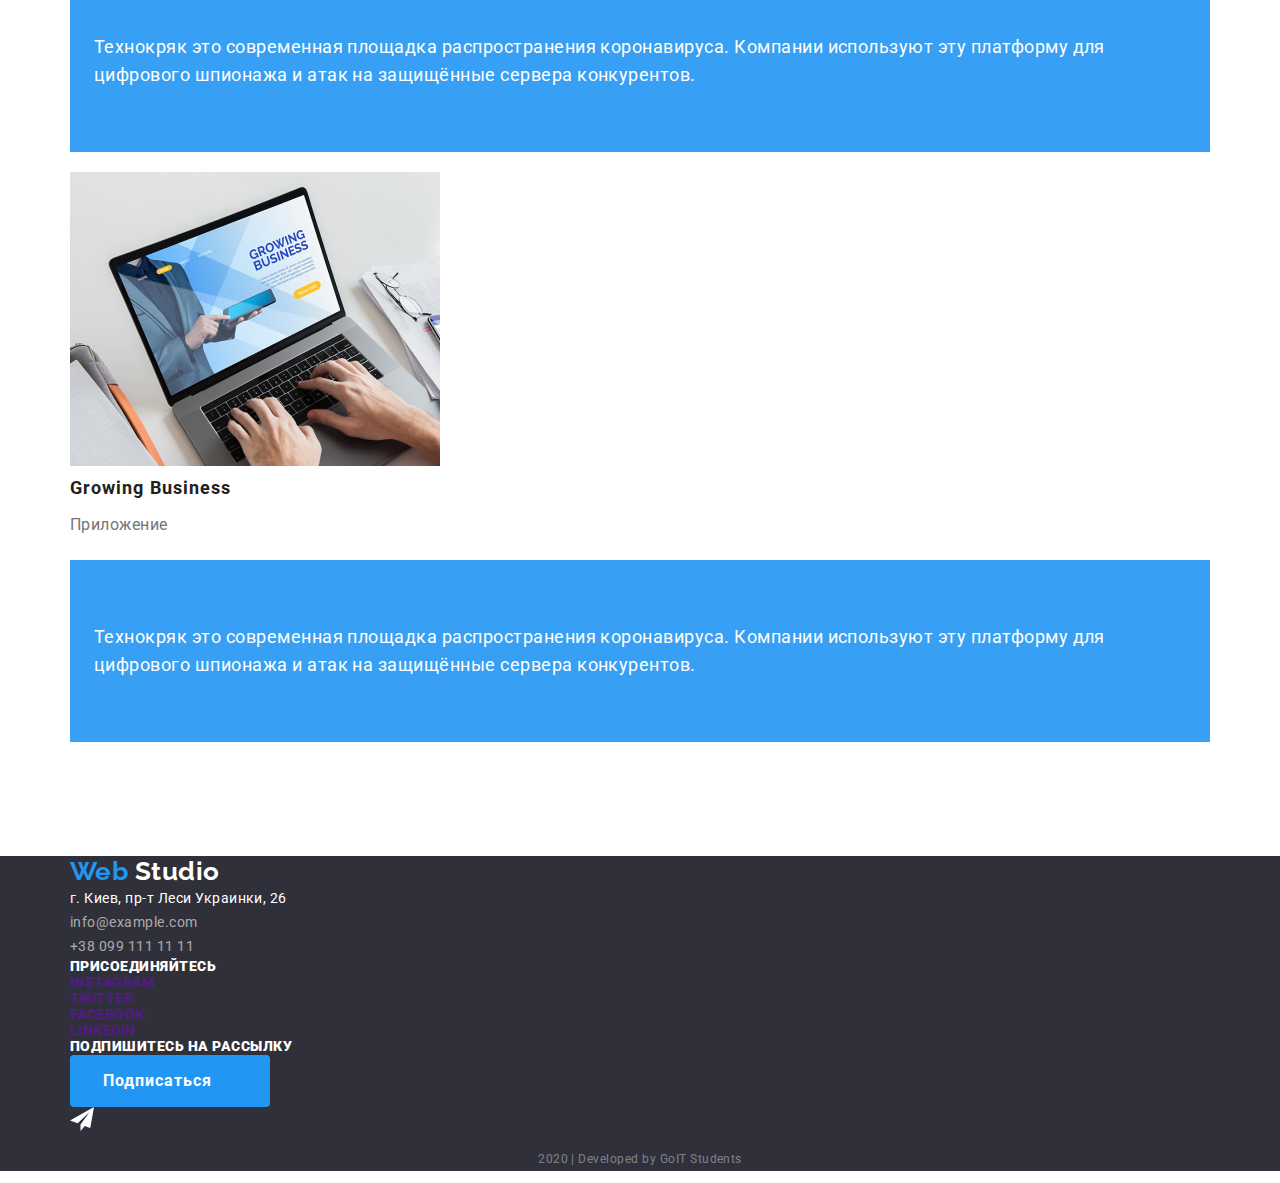
==== commit f340b4b0: "flex к фильтрам портфолио" ====
--- a/portfolio.html
+++ b/portfolio.html
@@ -53,22 +53,22 @@
         <div class="container">
           <!-- <h2>Фильтр</h2> -->
           <div class="filter-menu">
-            <ul class="list">
-              <li>
+            <ul class="list filter-button-block">
+              <li class="item">
                 <button type="button" class="filter-button current-button">
                   Все
                 </button>
               </li>
-              <li>
+              <li class="item">
                 <button type="button" class="filter-button">Веб-сайты</button>
               </li>
-              <li>
+              <li class="item">
                 <button type="button" class="filter-button">Приложения</button>
               </li>
-              <li>
+              <li class="item">
                 <button type="button" class="filter-button">Дизайн</button>
               </li>
-              <li>
+              <li class="item">
                 <button type="button" class="filter-button">Маркетинг</button>
               </li>
             </ul>
--- a/css/style.css
+++ b/css/style.css
@@ -173,10 +173,19 @@
   min-width: 73px;
 }
 
-.filter-menu {
+/* .filter-menu {
   margin-bottom: 34px;
   position: relative;
   align-self: flex-start;
+} */
+.filter-button-block {
+  display: flex;
+  margin-bottom: 34px;
+  justify-content: center;
+}
+
+.filter-button-block .item + .item {
+  margin-left: 8px;
 }
 
 .filter-button:hover,
@@ -315,6 +324,21 @@
   margin: 30;
 } */
 
+.features,
+.skills,
+.team,
+.customers {
+  display: flex;
+  justify-content: center;
+}
+
+.features .item + .item,
+.skills .item + .item,
+.team .item + .item,
+.customers .item + .item {
+  margin-left: 30px;
+}
+
 /* Footer */
 .list.address {
   font-style: normal;
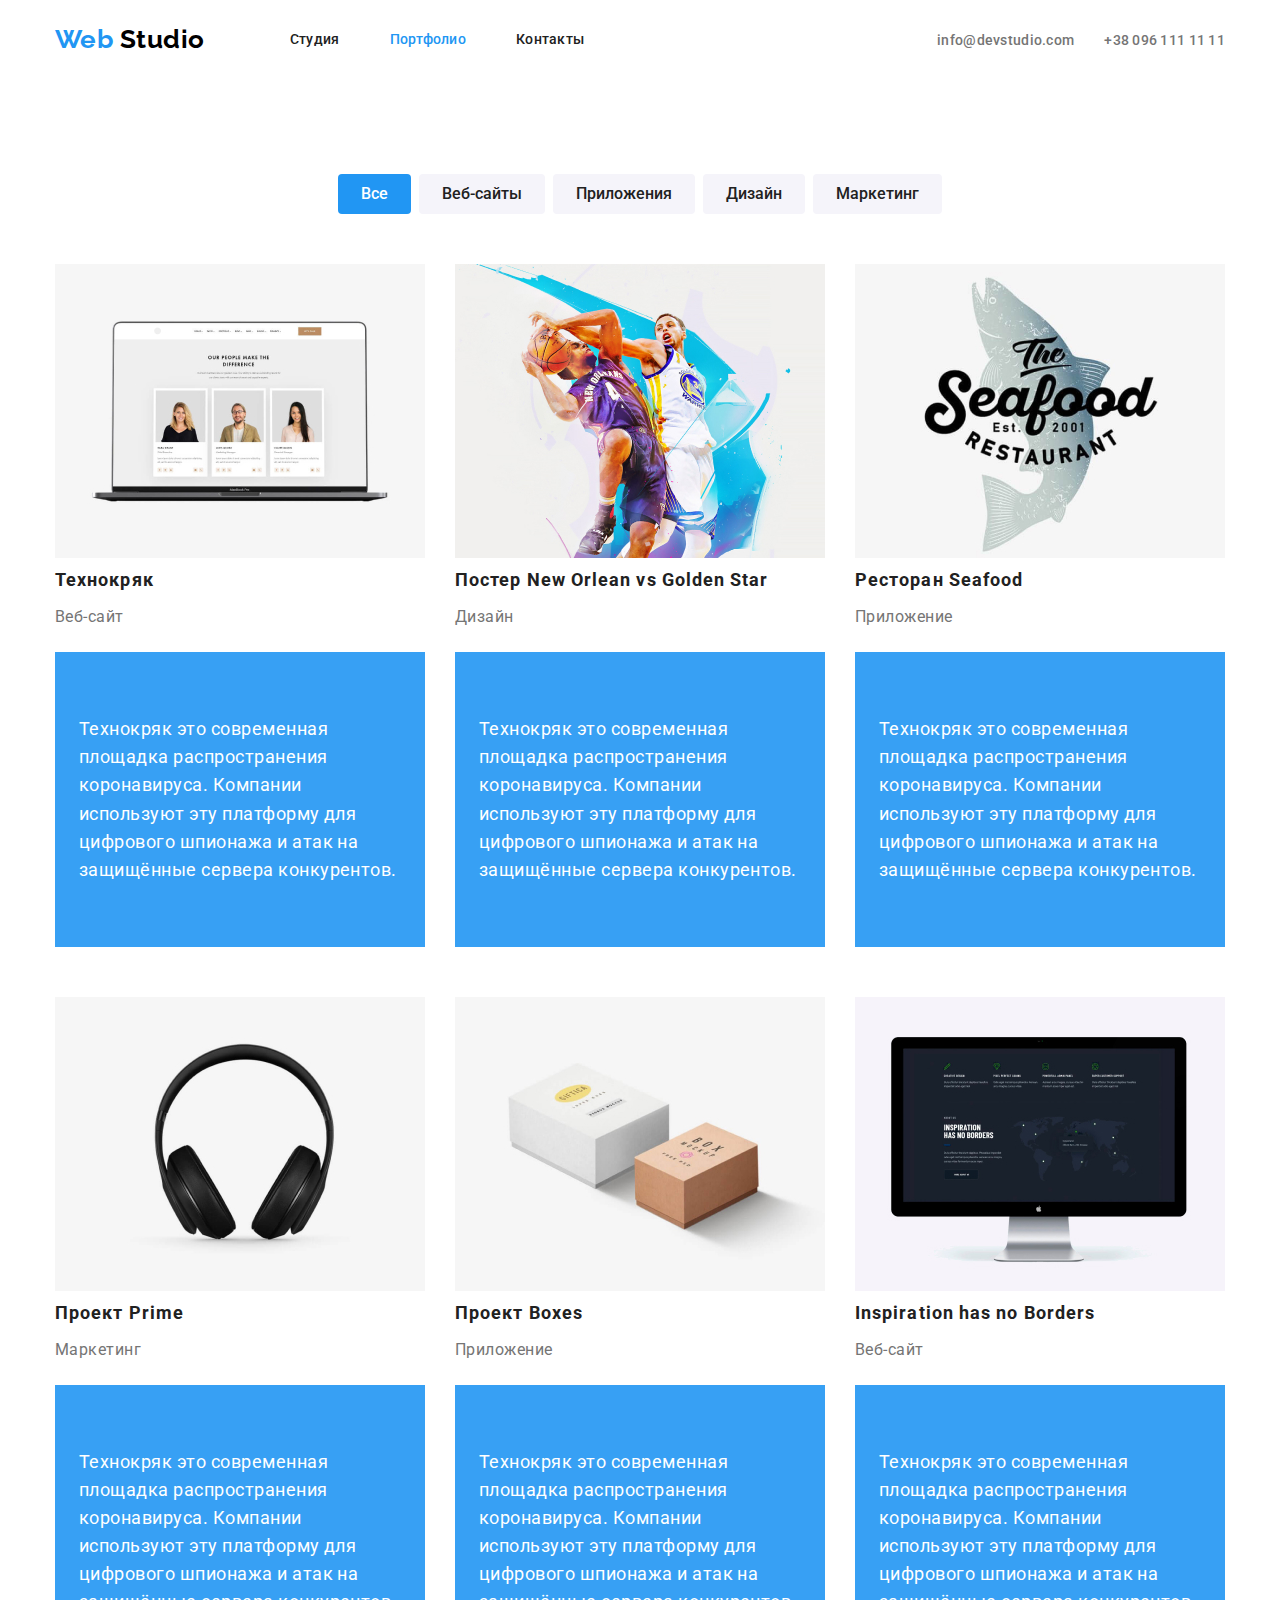
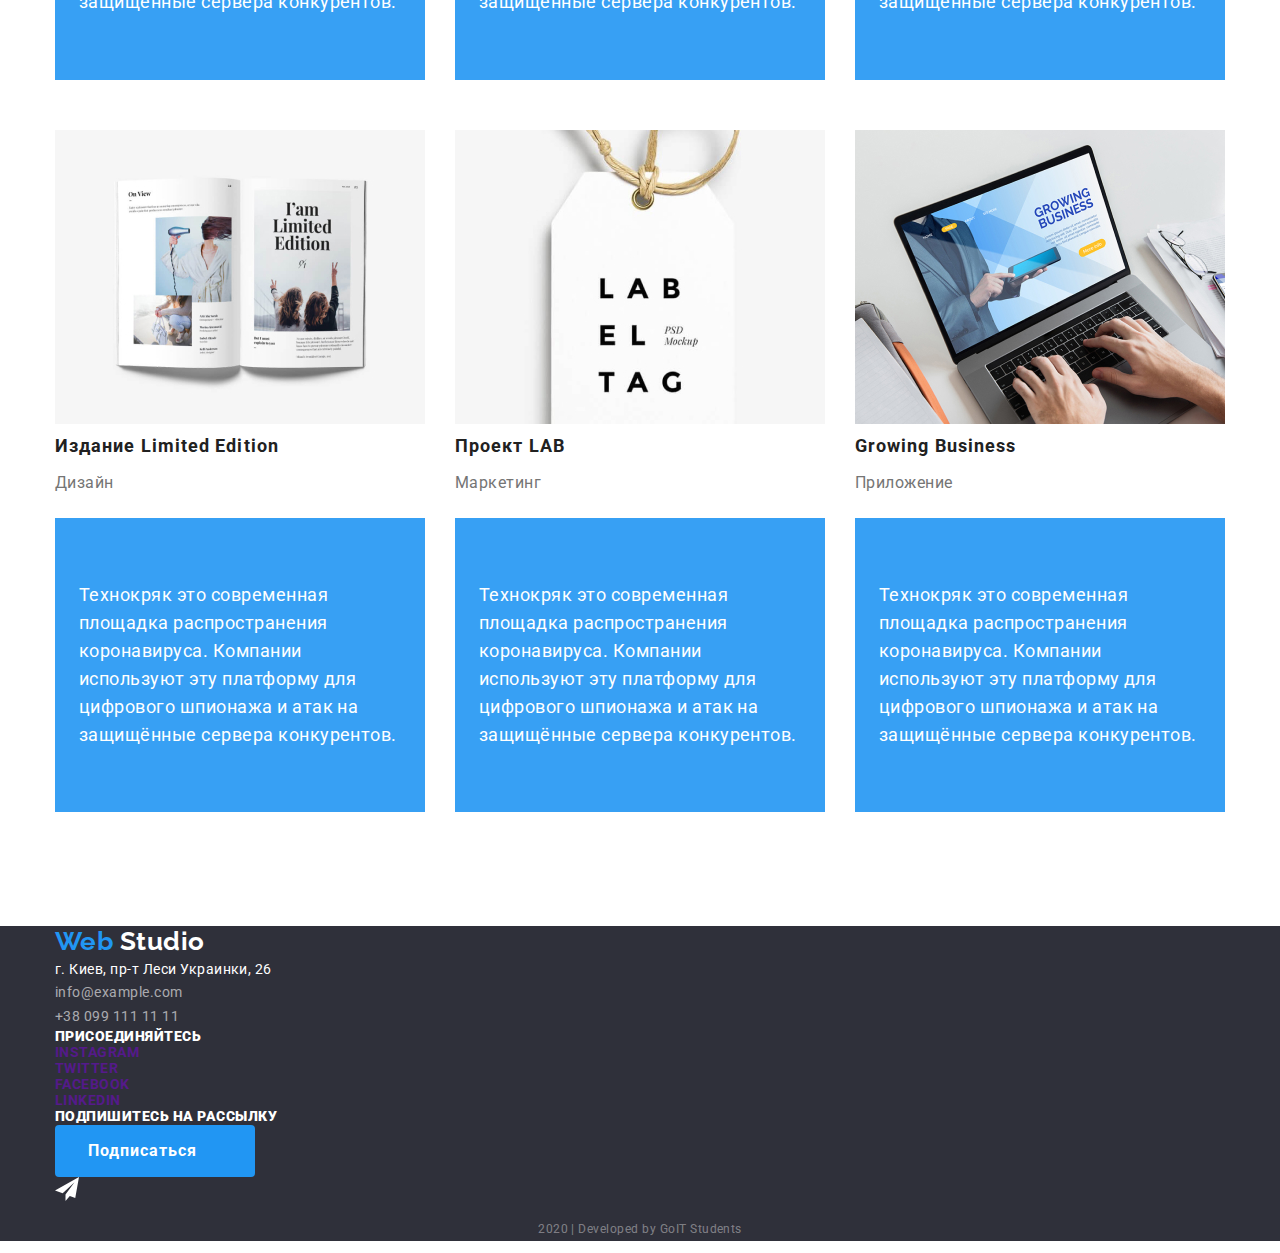
==== commit 2a5bacca: "flex для карточек портфолио" ====
--- a/portfolio.html
+++ b/portfolio.html
@@ -76,8 +76,8 @@
 
           <!-- Проекты -->
           <!-- <h2>Проекты</h2> -->
-          <ul class="list">
-            <li class="porftolio-block">
+          <ul class="list project-blocks">
+            <li class="item">
               <a href="" class="photo-project">
                 <img src="./images/techokryak.jpg" alt="team" width="370" />
                 <h3 class="title-font">Технокряк</h3>
@@ -89,7 +89,7 @@
                 </p>
               </a>
             </li>
-            <li>
+            <li class="item">
               <a href="" class="photo-project">
                 <img
                   src="./images/neworlean.jpg"
@@ -107,7 +107,7 @@
                 </p>
               </a>
             </li>
-            <li>
+            <li class="item">
               <a href="" class="photo-project">
                 <img src="./images/seafood.jpg" alt="seafood" width="370" />
                 <h3 class="title-font">Ресторан Seafood</h3>
@@ -119,7 +119,7 @@
                 </p>
               </a>
             </li>
-            <li>
+            <li class="item">
               <a href="" class="photo-project">
                 <img src="./images/prime.jpg" alt="headphones" width="370" />
                 <h3 class="title-font">Проект Prime</h3>
@@ -131,7 +131,7 @@
                 </p>
               </a>
             </li>
-            <li>
+            <li class="item">
               <a href="" class="photo-project">
                 <img src="./images/boxes.jpg" alt="boxes" width="370" />
                 <h3 class="title-font">Проект Boxes</h3>
@@ -143,7 +143,7 @@
                 </p>
               </a>
             </li>
-            <li>
+            <li class="item">
               <a href="" class="photo-project">
                 <img src="./images/borders.jpg" alt="pc" width="370" />
                 <h3 class="title-font">Inspiration has no Borders</h3>
@@ -155,7 +155,7 @@
                 </p>
               </a>
             </li>
-            <li>
+            <li class="item">
               <a href="" class="photo-project">
                 <img src="./images/limited.jpg" alt="book" width="370" />
                 <h3 class="title-font">Издание Limited Edition</h3>
@@ -167,7 +167,7 @@
                 </p>
               </a>
             </li>
-            <li>
+            <li class="item">
               <a href="" class="photo-project">
                 <img src="./images/lab.jpg" alt="badje" width="370" />
                 <h3 class="title-font">Проект LAB</h3>
@@ -179,7 +179,7 @@
                 </p>
               </a>
             </li>
-            <li>
+            <li class="item">
               <a href="" class="photo-project">
                 <img src="./images/business.jpg" alt="notebook" width="370" />
                 <h3 class="title-font">Growing Business</h3>
--- a/css/style.css
+++ b/css/style.css
@@ -100,7 +100,7 @@
   margin-right: auto;
   padding-right: 15px;
   padding-left: 15px;
-  width: 1170px;
+  width: 1200px;
 }
 
 .site-nav {
@@ -180,7 +180,7 @@
 } */
 .filter-button-block {
   display: flex;
-  margin-bottom: 34px;
+  margin-bottom: 50px;
   justify-content: center;
 }
 
@@ -319,10 +319,6 @@
 .section.bacground {
   background-color: var(--second-bg-color);
 }
-
-/* .porftolio-block {
-  margin: 30;
-} */
 
 .features,
 .skills,
@@ -339,6 +335,26 @@
   margin-left: 30px;
 }
 
+.project-blocks {
+  display: flex;
+  flex-wrap: wrap;
+  margin: -15px;
+}
+
+.project-blocks .item {
+  width: 370px;
+  margin: 15px;
+  /* margin-right: 30px;
+  margin-bottom: 30px; */
+}
+
+/* .project-blocks .item:nth-child(3n) {
+  margin-right: 0;
+}
+.project-blocks .item:nth-last-child(-n + 3) {
+  margin-bottom: 0;
+} */
+
 /* Footer */
 .list.address {
   font-style: normal;
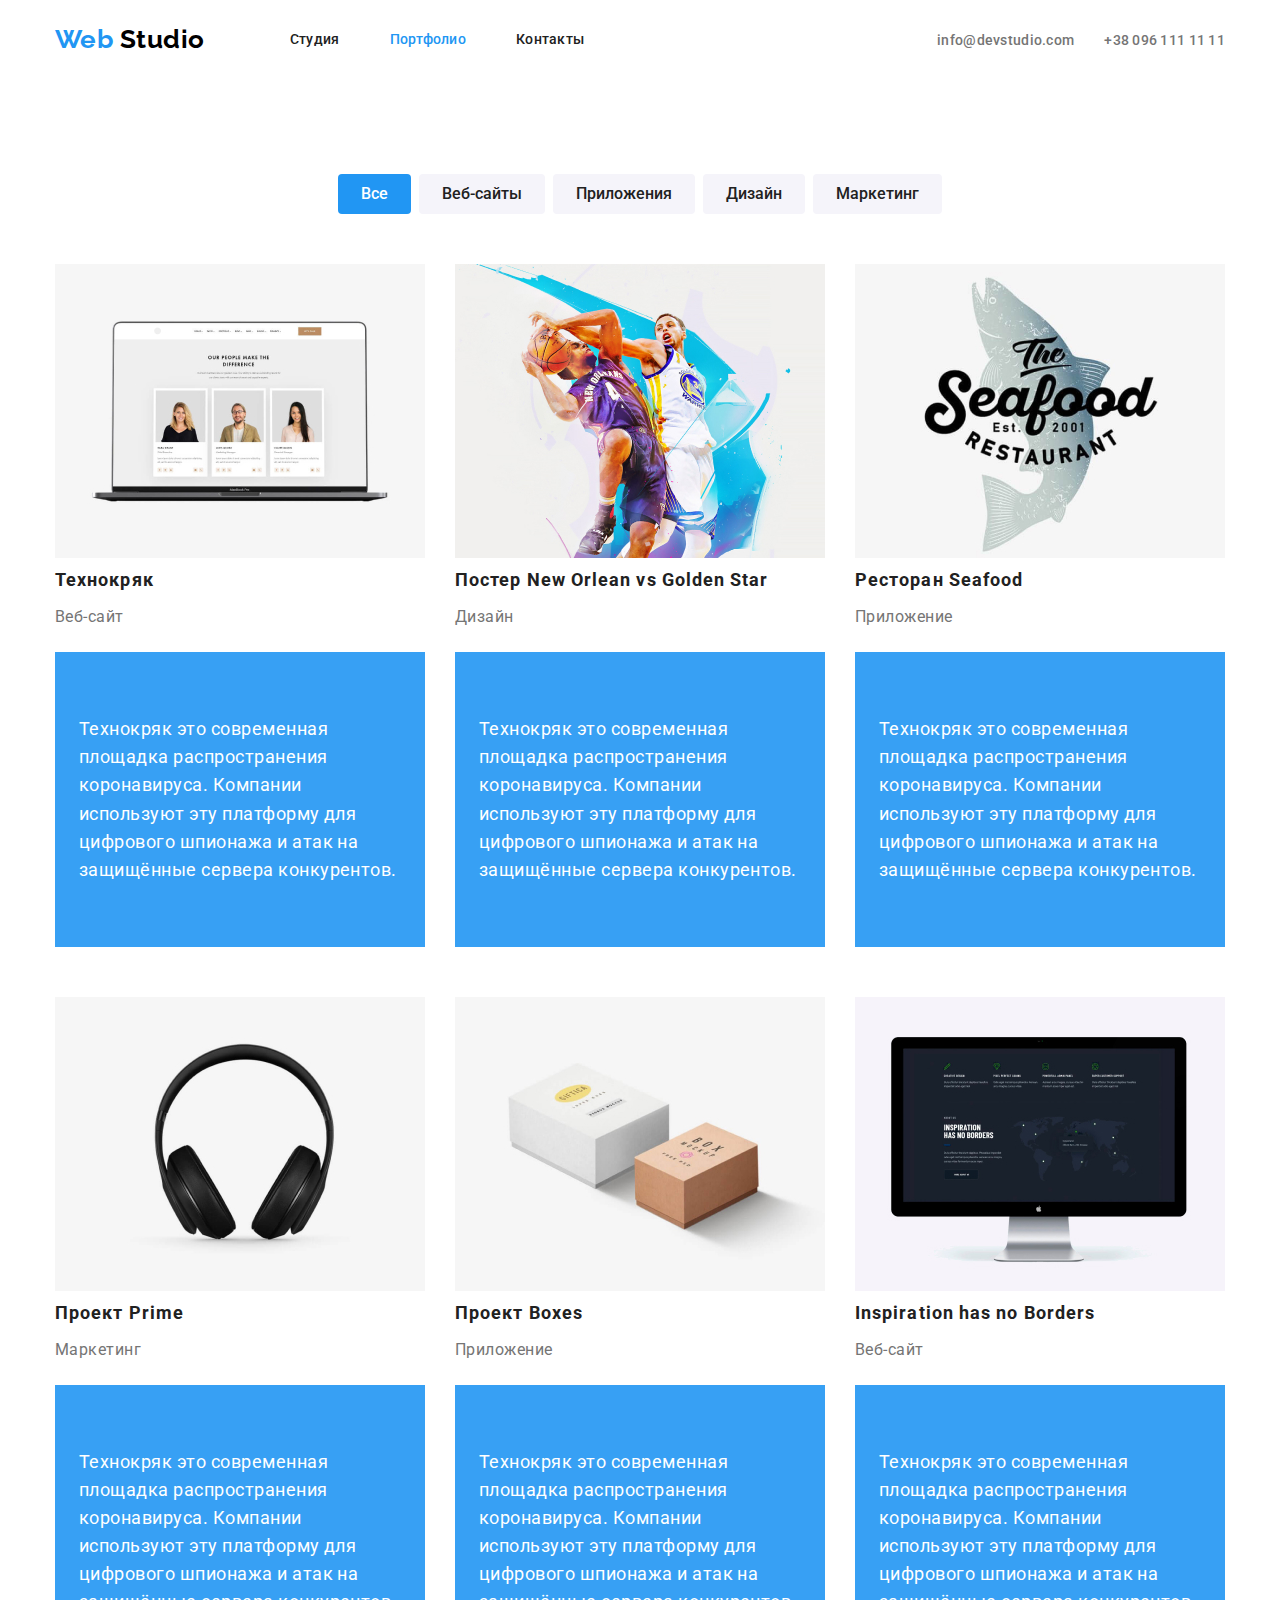
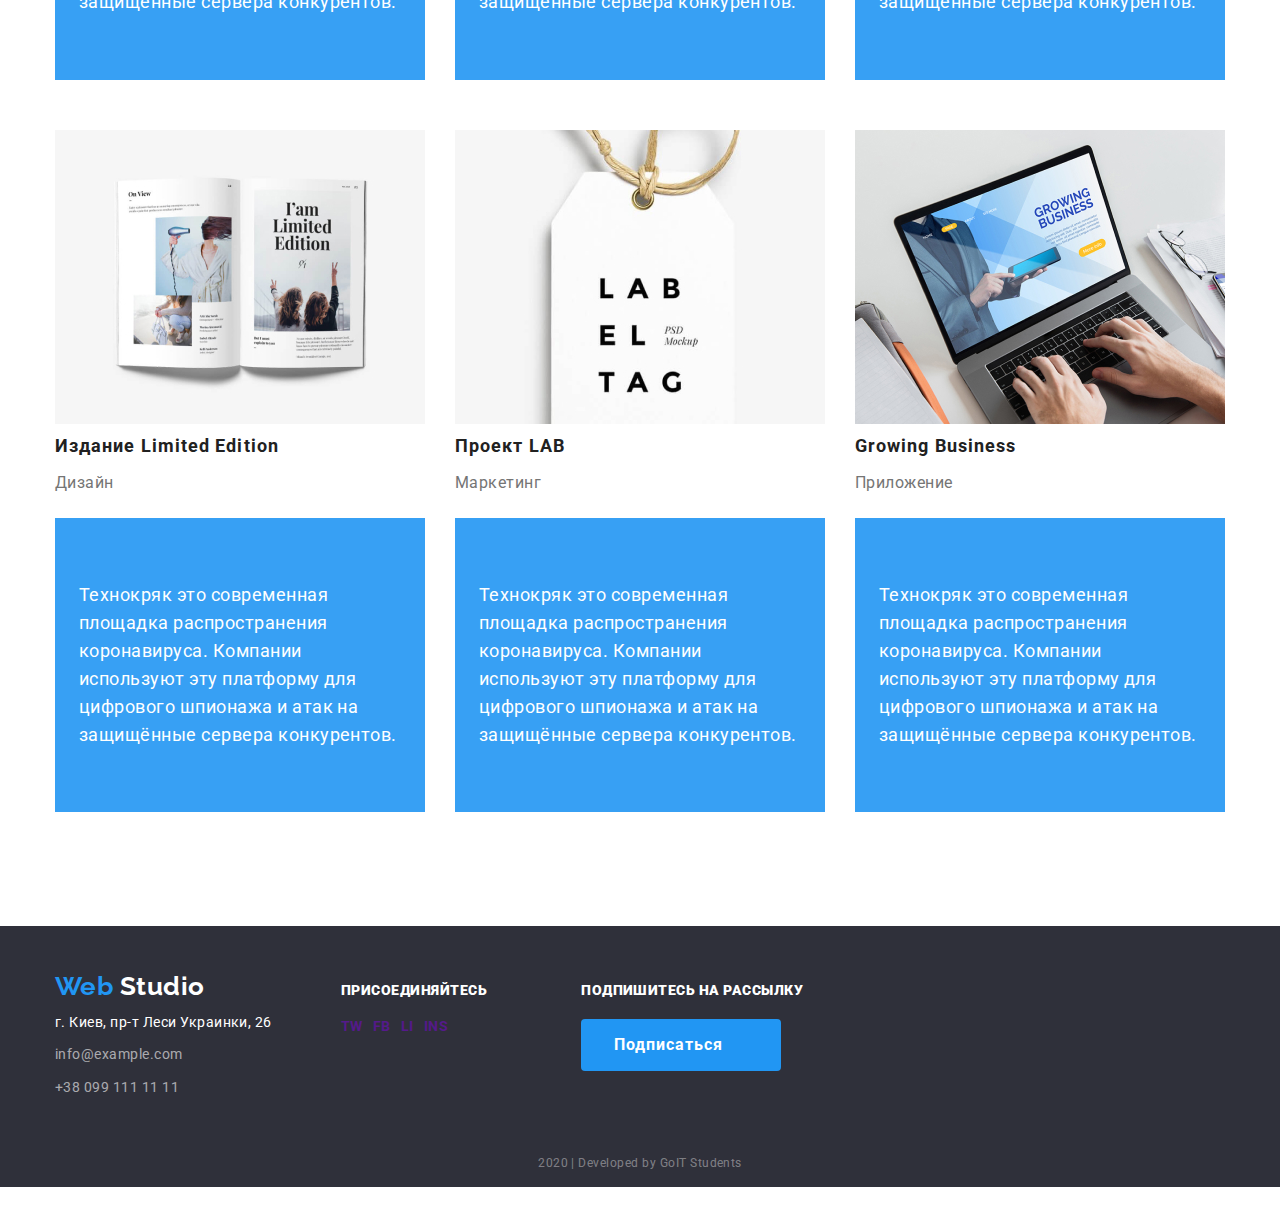
==== commit 2bcf5e5a: "flex для подвала" ====
--- a/portfolio.html
+++ b/portfolio.html
@@ -196,43 +196,51 @@
       </section>
     </main>
     <!-- Подвал -->
-    <footer class="footer">
-      <div class="container">
-        <div>
-          <a href="/" class="logo"
-            >Web <span class="logo-footer">Studio</span></a
-          >
-          <address>
-            <ul class="list address">
-              <li>г. Киев, пр-т Леси Украинки, 26</li>
-              <li>
-                <a href="mailto:info@example.com" class="footer-contact"
-                  >info@example.com</a
-                >
-              </li>
-              <li>
-                <a href="tel:+380961111111" class="footer-contact"
-                  >+38 099 111 11 11</a
-                >
-              </li>
+    <footer>
+      <div class="footer">
+        <div class="container footer-container">
+          <div class="address-container">
+            <div class="logo-cont">
+              <a href="/" class="logo"
+                >Web<span class="logo-footer">
+                  Studio
+                </span>
+              </a>
+            </div>
+            <address>
+              <ul class="list address">
+                <li class="item">г. Киев, пр-т Леси Украинки, 26</li>
+                <li class="item">
+                  <a href="mailto:info@example.com" class="footer-contact"
+                    >info@example.com</a
+                  >
+                </li>
+                <li class="item">
+                  <a href="tel:+380961111111" class="footer-contact"
+                    >+38 099 111 11 11</a
+                  >
+                </li>
+              </ul>
+            </address>
+          </div>
+          <div class="connect">
+            <b>присоединяйтесь</b>
+            <ul class="list social">
+              <li class="item"><a href="" class="social-icon">Tw</a></li>
+              <li class="item"><a href="" class="social-icon">Fb</a></li>
+              <li class="item"><a href="" class="social-icon">LI</a></li>
+              <li class="item"><a href="" class="social-icon">Ins</a></li>
             </ul>
-          </address>
+          </div>
+          <div class="subscribe">
+            <b>Подпишитесь на рассылку</b>
+            <button type="button" class="button">Подписаться</button>
+            <!-- <img src="./images/send.svg" alt="самолетик" /> -->
+          </div>
         </div>
-        <div class="connect">
-          <b>присоединяйтесь</b>
-          <ul class="list">
-            <li><a href="" class="social-icon">Instagram</a></li>
-            <li><a href="" class="social-icon">Twitter</a></li>
-            <li><a href="" class="social-icon">Facebook</a></li>
-            <li><a href="" class="social-icon">LinkedIn</a></li>
-          </ul>
+        <div class="develop-container">
+          <p class="develop">2020 | Developed by GoIT Students</p>
         </div>
-        <div class="subscribe">
-          <b>Подпишитесь на рассылку</b>
-          <button type="button" class="button">Подписаться</button>
-          <img src="./images/send.svg" alt="самолетик" />
-        </div>
-        <p class="develop">2020 | Developed by GoIT Students</p>
       </div>
     </footer>
   </body>
--- a/css/style.css
+++ b/css/style.css
@@ -344,7 +344,8 @@
 .project-blocks .item {
   width: 370px;
   margin: 15px;
-  /* margin-right: 30px;
+  /* width: calc((100% - 60px) / 3);
+  margin-right: 30px;
   margin-bottom: 30px; */
 }
 
@@ -381,6 +382,7 @@
   font-size: 14px;
   line-height: 1.14;
   text-transform: uppercase;
+  margin-top: 57px;
 }
 
 .develop {
@@ -395,3 +397,52 @@
 .social-icon:focus {
   background-color: var(--accent-color);
 }
+
+.footer-container {
+  display: flex;
+}
+
+.logo-cont {
+  margin-top: 45px;
+  margin-bottom: 8px;
+}
+
+.address .item {
+  margin-bottom: 9px;
+}
+
+.address .item:last-child {
+  margin-bottom: 0;
+}
+
+.address-container {
+  margin-right: 69px;
+}
+
+.connect {
+  margin-right: 94px;
+}
+
+.connect .social {
+  margin-top: 20px;
+}
+
+.social {
+  display: flex;
+}
+
+.social .item + .item {
+  margin-left: 10px;
+}
+
+.subscribe .button {
+  margin-top: 20px;
+  margin-bottom: 50px;
+}
+
+.develop-container {
+  display: flex;
+  justify-content: center;
+  margin-top: 18px;
+  margin-bottom: 21px;
+}
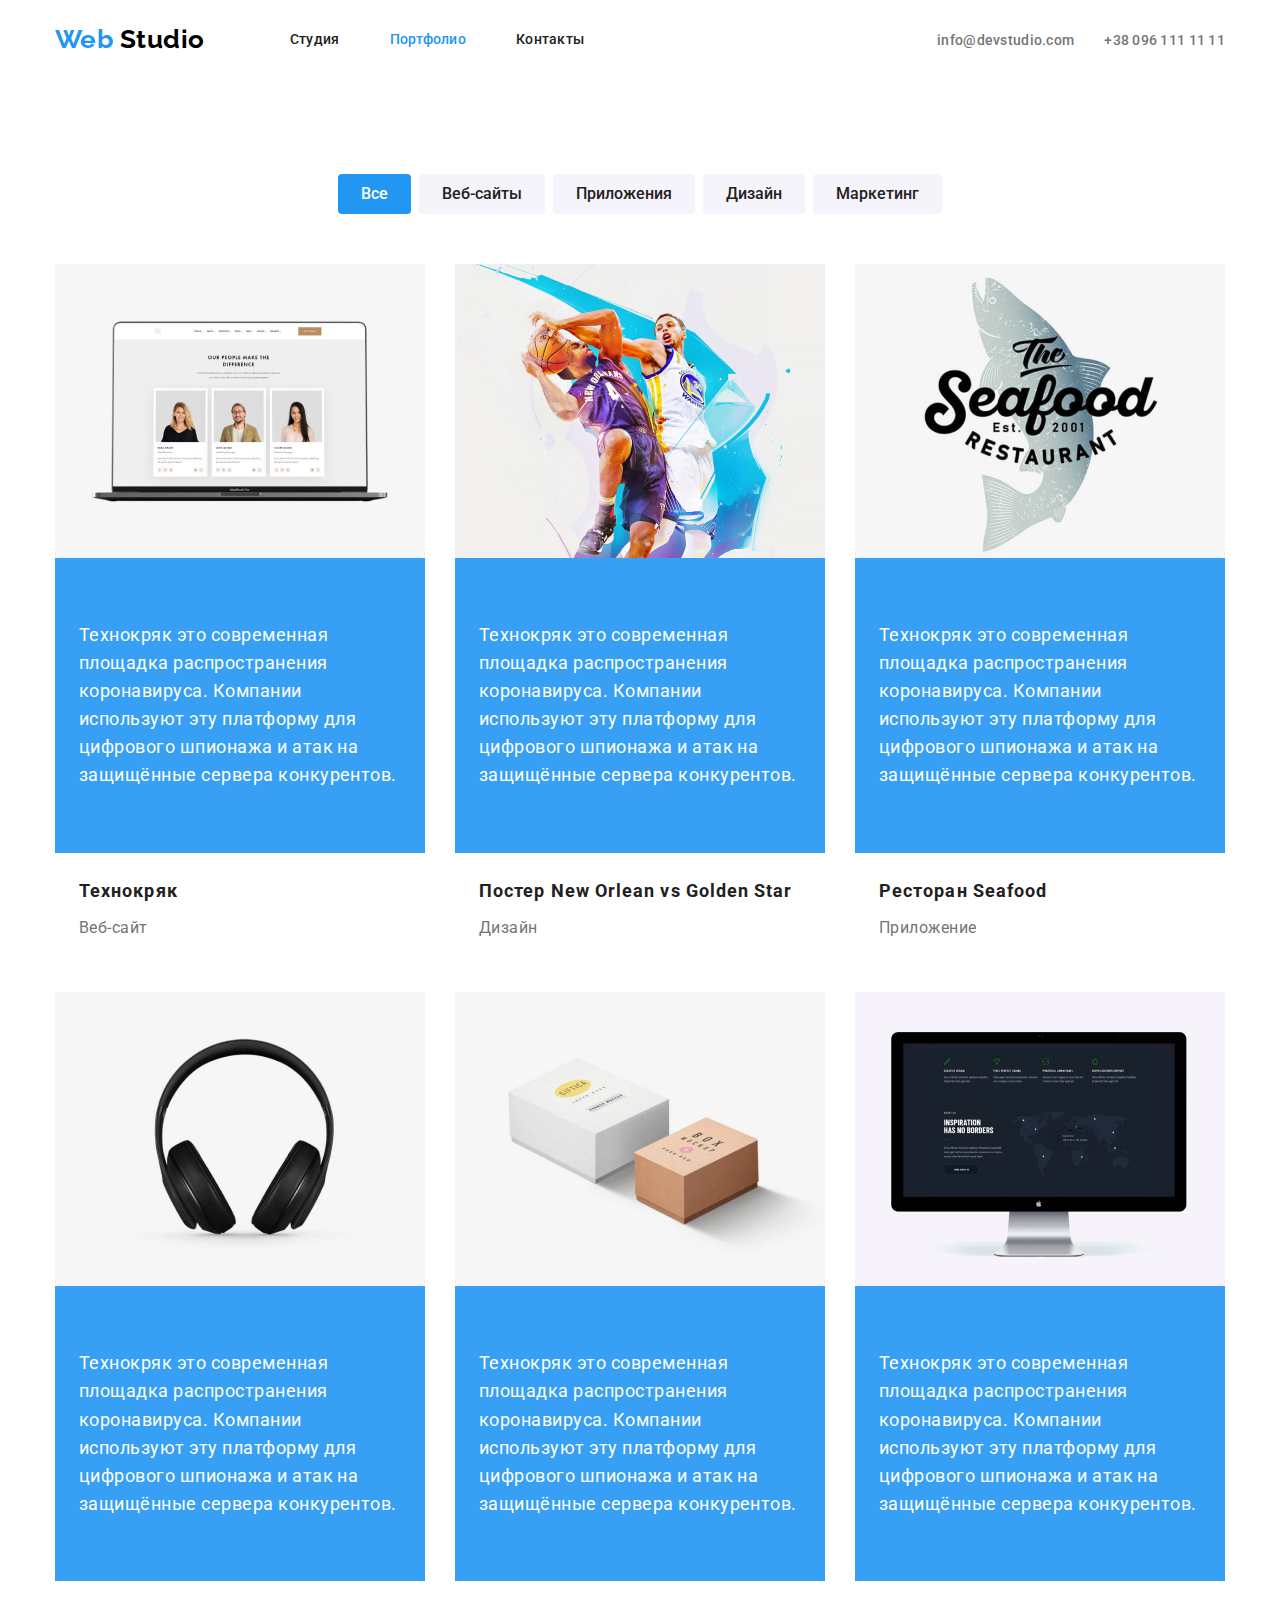
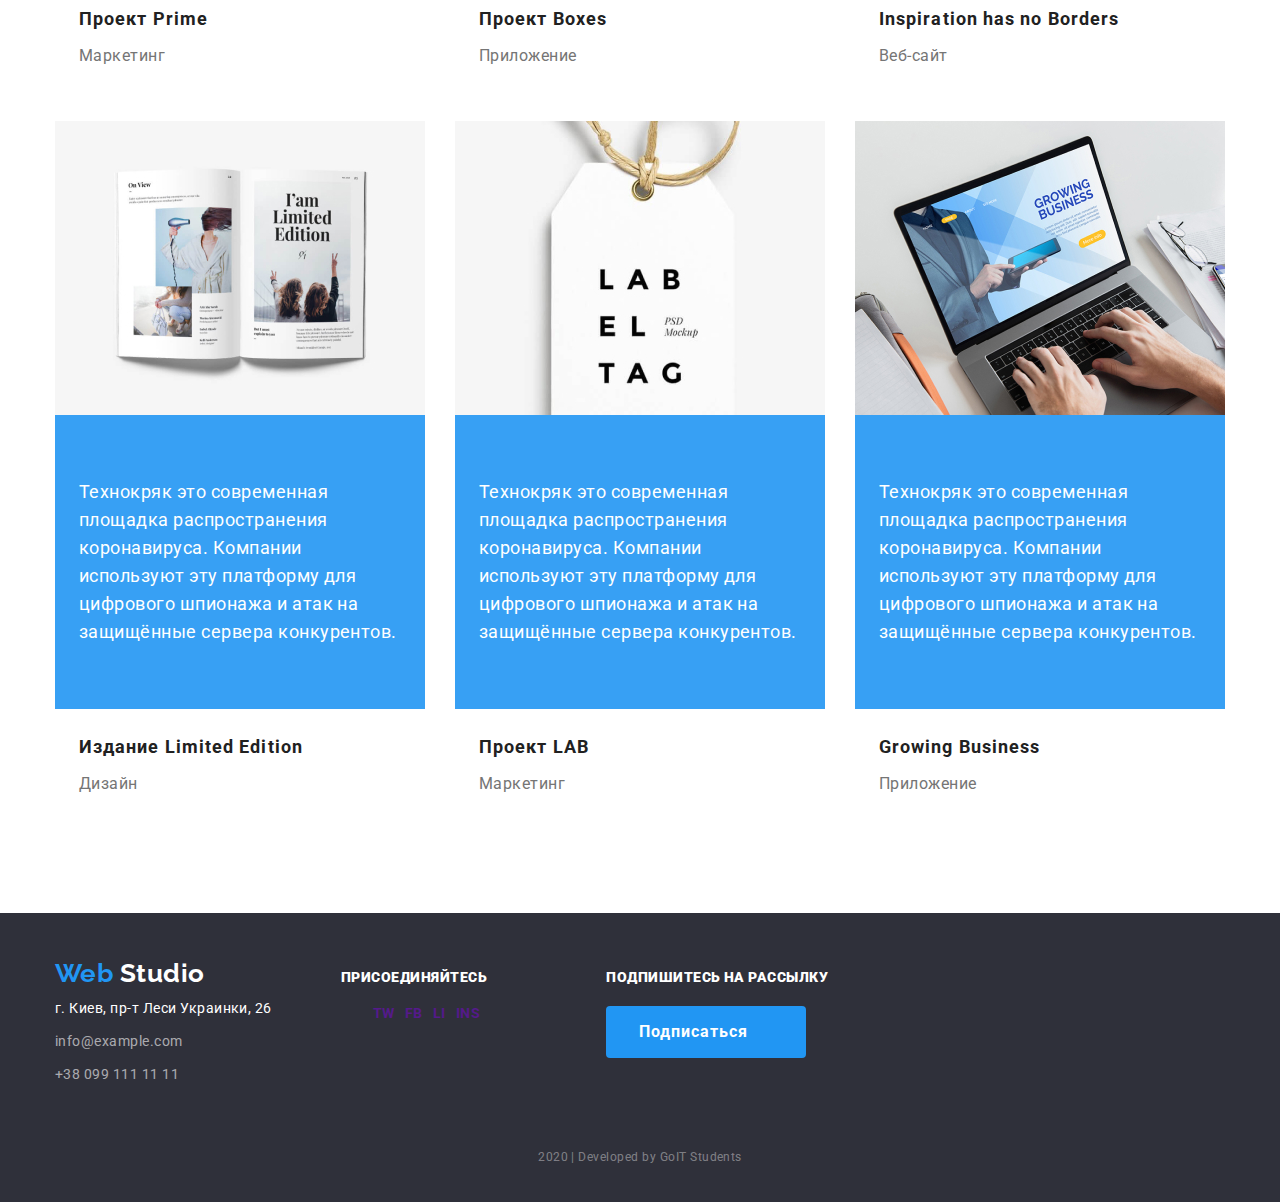
==== commit b357e127: "исправил карточки и отступы" ====
--- a/portfolio.html
+++ b/portfolio.html
@@ -22,13 +22,15 @@
           Web <span class="logo-header">Studio</span>
         </a>
         <nav>
-          <ul class="list site-nav">
-            <li class="item"><a href="./index.html" class="link">Студия</a></li>
-            <li class="item">
-              <a href="./portfolio.html" class="link current">Портфолио</a>
-            </li>
-            <li class="item"><a href="" class="link">Контакты</a></li>
-          </ul>
+          <div class="top-nav">
+            <ul class="list site-nav">
+              <li class="item"><a href="./index.html" class="link">Студия</a></li>
+              <li class="item">
+                <a href="./portfolio.html" class="link current">Портфолио</a>
+              </li>
+              <li class="item"><a href="" class="link">Контакты</a></li>
+            </ul>
+          </div>
         </nav>
 
         <ul class="address-nav list">
@@ -78,118 +80,175 @@
           <!-- <h2>Проекты</h2> -->
           <ul class="list project-blocks">
             <li class="item">
-              <a href="" class="photo-project">
-                <img src="./images/techokryak.jpg" alt="team" width="370" />
+              <div>
+                <img
+                  class="img-block"
+                  src="./images/techokryak.jpg"
+                  alt="team"
+                  width="370"
+                />
+                <p class="full-text-item">
+                  Технокряк это современная площадка распространения
+                  коронавируса. Компании используют эту платформу для цифрового
+                  шпионажа и атак на защищённые сервера конкурентов.
+                </p>
+              </div>
+              <div class="card-name">
                 <h3 class="title-font">Технокряк</h3>
                 <p class="filter-name">Веб-сайт</p>
-                <p class="full-text-item">
-                  Технокряк это современная площадка распространения
-                  коронавируса. Компании используют эту платформу для цифрового
-                  шпионажа и атак на защищённые сервера конкурентов.
-                </p>
-              </a>
-            </li>
-            <li class="item">
-              <a href="" class="photo-project">
-                <img
+              </div>
+            </li>
+            <li class="item">
+              <div>
+                <img
+                  class="img-block"
                   src="./images/neworlean.jpg"
                   alt="basketball"
                   width="370"
                 />
+                <p class="full-text-item">
+                  Технокряк это современная площадка распространения
+                  коронавируса. Компании используют эту платформу для цифрового
+                  шпионажа и атак на защищённые сервера конкурентов.
+                </p>
+              </div>
+              <div class="card-name">
                 <h3 class="title-font">
                   Постер New Orlean vs Golden Star
                 </h3>
                 <p class="filter-name">Дизайн</p>
-                <p class="full-text-item">
-                  Технокряк это современная площадка распространения
-                  коронавируса. Компании используют эту платформу для цифрового
-                  шпионажа и атак на защищённые сервера конкурентов.
-                </p>
-              </a>
-            </li>
-            <li class="item">
-              <a href="" class="photo-project">
-                <img src="./images/seafood.jpg" alt="seafood" width="370" />
+              </div>
+            </li>
+            <li class="item">
+              <div>
+                <img
+                  class="img-block"
+                  src="./images/seafood.jpg"
+                  alt="seafood"
+                  width="370"
+                />
+                <p class="full-text-item">
+                  Технокряк это современная площадка распространения
+                  коронавируса. Компании используют эту платформу для цифрового
+                  шпионажа и атак на защищённые сервера конкурентов.
+                </p>
+              </div>
+              <div class="card-name">
                 <h3 class="title-font">Ресторан Seafood</h3>
                 <p class="filter-name">Приложение</p>
-                <p class="full-text-item">
-                  Технокряк это современная площадка распространения
-                  коронавируса. Компании используют эту платформу для цифрового
-                  шпионажа и атак на защищённые сервера конкурентов.
-                </p>
-              </a>
-            </li>
-            <li class="item">
-              <a href="" class="photo-project">
-                <img src="./images/prime.jpg" alt="headphones" width="370" />
+              </div>
+            </li>
+            <li class="item">
+              <div>
+                <img
+                  class="img-block"
+                  src="./images/prime.jpg"
+                  alt="headphones"
+                  width="370"
+                />
+                <p class="full-text-item">
+                  Технокряк это современная площадка распространения
+                  коронавируса. Компании используют эту платформу для цифрового
+                  шпионажа и атак на защищённые сервера конкурентов.
+                </p>
+              </div>
+              <div class="card-name">
                 <h3 class="title-font">Проект Prime</h3>
                 <p class="filter-name">Маркетинг</p>
-                <p class="full-text-item">
-                  Технокряк это современная площадка распространения
-                  коронавируса. Компании используют эту платформу для цифрового
-                  шпионажа и атак на защищённые сервера конкурентов.
-                </p>
-              </a>
-            </li>
-            <li class="item">
-              <a href="" class="photo-project">
-                <img src="./images/boxes.jpg" alt="boxes" width="370" />
+              </div>
+            </li>
+            <li class="item">
+              <div>
+                <img
+                  class="img-block"
+                  src="./images/boxes.jpg"
+                  alt="boxes"
+                  width="370"
+                />
+                <p class="full-text-item">
+                  Технокряк это современная площадка распространения
+                  коронавируса. Компании используют эту платформу для цифрового
+                  шпионажа и атак на защищённые сервера конкурентов.
+                </p>
+              </div>
+              <div class="card-name">
                 <h3 class="title-font">Проект Boxes</h3>
                 <p class="filter-name">Приложение</p>
-                <p class="full-text-item">
-                  Технокряк это современная площадка распространения
-                  коронавируса. Компании используют эту платформу для цифрового
-                  шпионажа и атак на защищённые сервера конкурентов.
-                </p>
-              </a>
-            </li>
-            <li class="item">
-              <a href="" class="photo-project">
-                <img src="./images/borders.jpg" alt="pc" width="370" />
+              </div>
+            </li>
+            <li class="item">
+              <div>
+                <img
+                  class="img-block"
+                  src="./images/borders.jpg"
+                  alt="pc"
+                  width="370"
+                />
+                <p class="full-text-item">
+                  Технокряк это современная площадка распространения
+                  коронавируса. Компании используют эту платформу для цифрового
+                  шпионажа и атак на защищённые сервера конкурентов.
+                </p>
+              </div>
+              <div class="card-name">
                 <h3 class="title-font">Inspiration has no Borders</h3>
                 <p class="filter-name">Веб-сайт</p>
-                <p class="full-text-item">
-                  Технокряк это современная площадка распространения
-                  коронавируса. Компании используют эту платформу для цифрового
-                  шпионажа и атак на защищённые сервера конкурентов.
-                </p>
-              </a>
-            </li>
-            <li class="item">
-              <a href="" class="photo-project">
-                <img src="./images/limited.jpg" alt="book" width="370" />
+              </div>
+            </li>
+            <li class="item">
+              <div>
+                <img
+                  class="img-block"
+                  src="./images/limited.jpg"
+                  alt="book"
+                  width="370"
+                />
+                <p class="full-text-item">
+                  Технокряк это современная площадка распространения
+                  коронавируса. Компании используют эту платформу для цифрового
+                  шпионажа и атак на защищённые сервера конкурентов.
+                </p>
+              </div>
+              <div class="card-name">
                 <h3 class="title-font">Издание Limited Edition</h3>
                 <p class="filter-name">Дизайн</p>
-                <p class="full-text-item">
-                  Технокряк это современная площадка распространения
-                  коронавируса. Компании используют эту платформу для цифрового
-                  шпионажа и атак на защищённые сервера конкурентов.
-                </p>
-              </a>
-            </li>
-            <li class="item">
-              <a href="" class="photo-project">
-                <img src="./images/lab.jpg" alt="badje" width="370" />
-                <h3 class="title-font">Проект LAB</h3>
-                <p class="filter-name">Маркетинг</p>
-                <p class="full-text-item">
-                  Технокряк это современная площадка распространения
-                  коронавируса. Компании используют эту платформу для цифрового
-                  шпионажа и атак на защищённые сервера конкурентов.
-                </p>
-              </a>
-            </li>
-            <li class="item">
-              <a href="" class="photo-project">
-                <img src="./images/business.jpg" alt="notebook" width="370" />
+              </div>
+            </li>
+            <li class="item">
+              <div>
+                <img
+                  class="img-block"
+                  src="./images/lab.jpg"
+                  alt="badje"
+                  width="370"
+                />
+                <p class="full-text-item">
+                  Технокряк это современная площадка распространения
+                  коронавируса. Компании используют эту платформу для цифрового
+                  шпионажа и атак на защищённые сервера конкурентов.
+                </p>
+              <div class="card-name">
+              <h3 class="title-font">Проект LAB</h3>
+              <p class="filter-name">Маркетинг</p>
+            </li>
+            <li class="item">
+              <div>
+                <img
+                  class="img-block"
+                  src="./images/business.jpg"
+                  alt="notebook"
+                  width="370"
+                />
+                <p class="full-text-item">
+                  Технокряк это современная площадка распространения
+                  коронавируса. Компании используют эту платформу для цифрового
+                  шпионажа и атак на защищённые сервера конкурентов.
+                </p>
+              </div>
+              <div class="card-name">
                 <h3 class="title-font">Growing Business</h3>
                 <p class="filter-name">Приложение</p>
-                <p class="full-text-item">
-                  Технокряк это современная площадка распространения
-                  коронавируса. Компании используют эту платформу для цифрового
-                  шпионажа и атак на защищённые сервера конкурентов.
-                </p>
-              </a>
+              </div>
             </li>
           </ul>
         </div>
--- a/css/style.css
+++ b/css/style.css
@@ -105,7 +105,10 @@
 
 .site-nav {
   display: flex;
-  margin-left: 85px;
+}
+
+.top-nav {
+  padding-left: 85px;
 }
 
 .site-nav .item + .item {
@@ -225,8 +228,12 @@
   line-height: 2;
   letter-spacing: 0.06em;
 
-  margin-top: 0;
+  margin: 0;
   margin-bottom: 4px;
+}
+
+.img-block {
+  display: block;
 }
 
 .title-text {
@@ -236,7 +243,7 @@
   line-height: 1.14;
   text-transform: uppercase;
 
-  margin-top: 0;
+  margin-top: 30px;
   margin-bottom: 10px;
 }
 
@@ -247,7 +254,7 @@
   line-height: 1.19;
   text-align: center;
 
-  margin-top: 0;
+  margin-top: 30px;
   margin-bottom: 10px;
 }
 
@@ -276,8 +283,8 @@
   text-align: center;
   text-transform: uppercase;
 
-  margin-top: 0;
-  margin-bottom: 0;
+  margin-top: 27px;
+  margin-bottom: 27px;
 }
 
 .full-text-item {
@@ -289,7 +296,7 @@
 
   padding: 63px 24px;
   margin-top: 0;
-  margin-bottom: 20px;
+  margin-bottom: 0px;
 }
 
 .filter-name {
@@ -297,16 +304,13 @@
   font-weight: normal;
   font-size: 16px;
   line-height: 1.87;
-
-  margin-top: 0;
-  margin-bottom: 20px;
-}
-
-/* .photo-project:hover,
-.photo-project:focus {
-  background: var(--text-bg-color);
-  color: var(--accent-color);
-} */
+  padding: 0;
+  margin: 0;
+}
+
+.card-name {
+  padding: 20px 24px;
+}
 
 .name-capabilities {
   color: var(--white-color);
@@ -333,6 +337,15 @@
 .team .item + .item,
 .customers .item + .item {
   margin-left: 30px;
+}
+
+.features .item,
+.team .item {
+  width: 270px;
+}
+
+.skills .item {
+  width: 370px;
 }
 
 .project-blocks {
@@ -362,6 +375,8 @@
   font-weight: normal;
   font-size: 14px;
   line-height: 1.71;
+
+  margin-bottom: 28px;
 }
 
 .footer-contact {
@@ -382,7 +397,7 @@
   font-size: 14px;
   line-height: 1.14;
   text-transform: uppercase;
-  margin-top: 57px;
+  padding-top: 57px;
 }
 
 .develop {
@@ -429,6 +444,9 @@
 
 .social {
   display: flex;
+  justify-content: center;
+  margin-right: 32px;
+  margin-left: 32px;
 }
 
 .social .item + .item {
@@ -441,8 +459,8 @@
 }
 
 .develop-container {
-  display: flex;
-  justify-content: center;
-  margin-top: 18px;
-  margin-bottom: 21px;
-}
+  display: block;
+  text-align: center;
+  padding-top: 18px;
+  padding-bottom: 21px;
+}
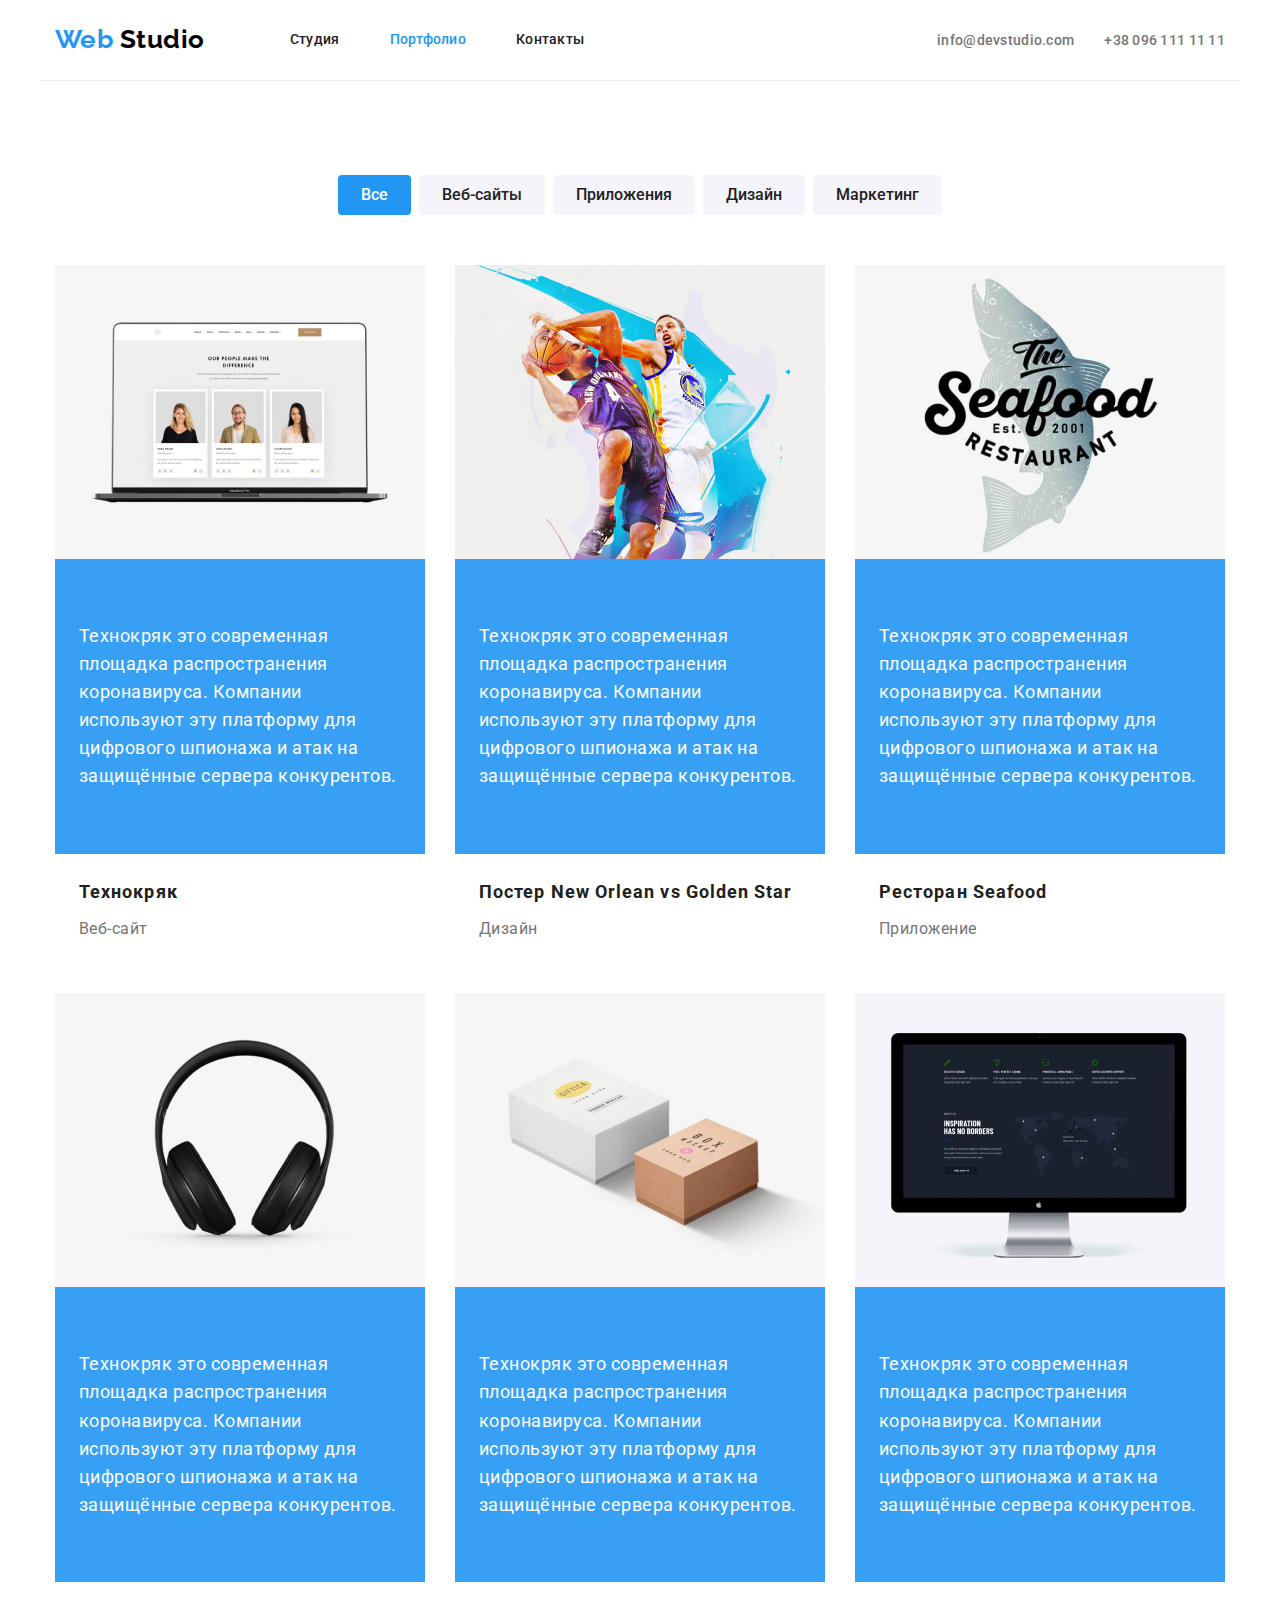
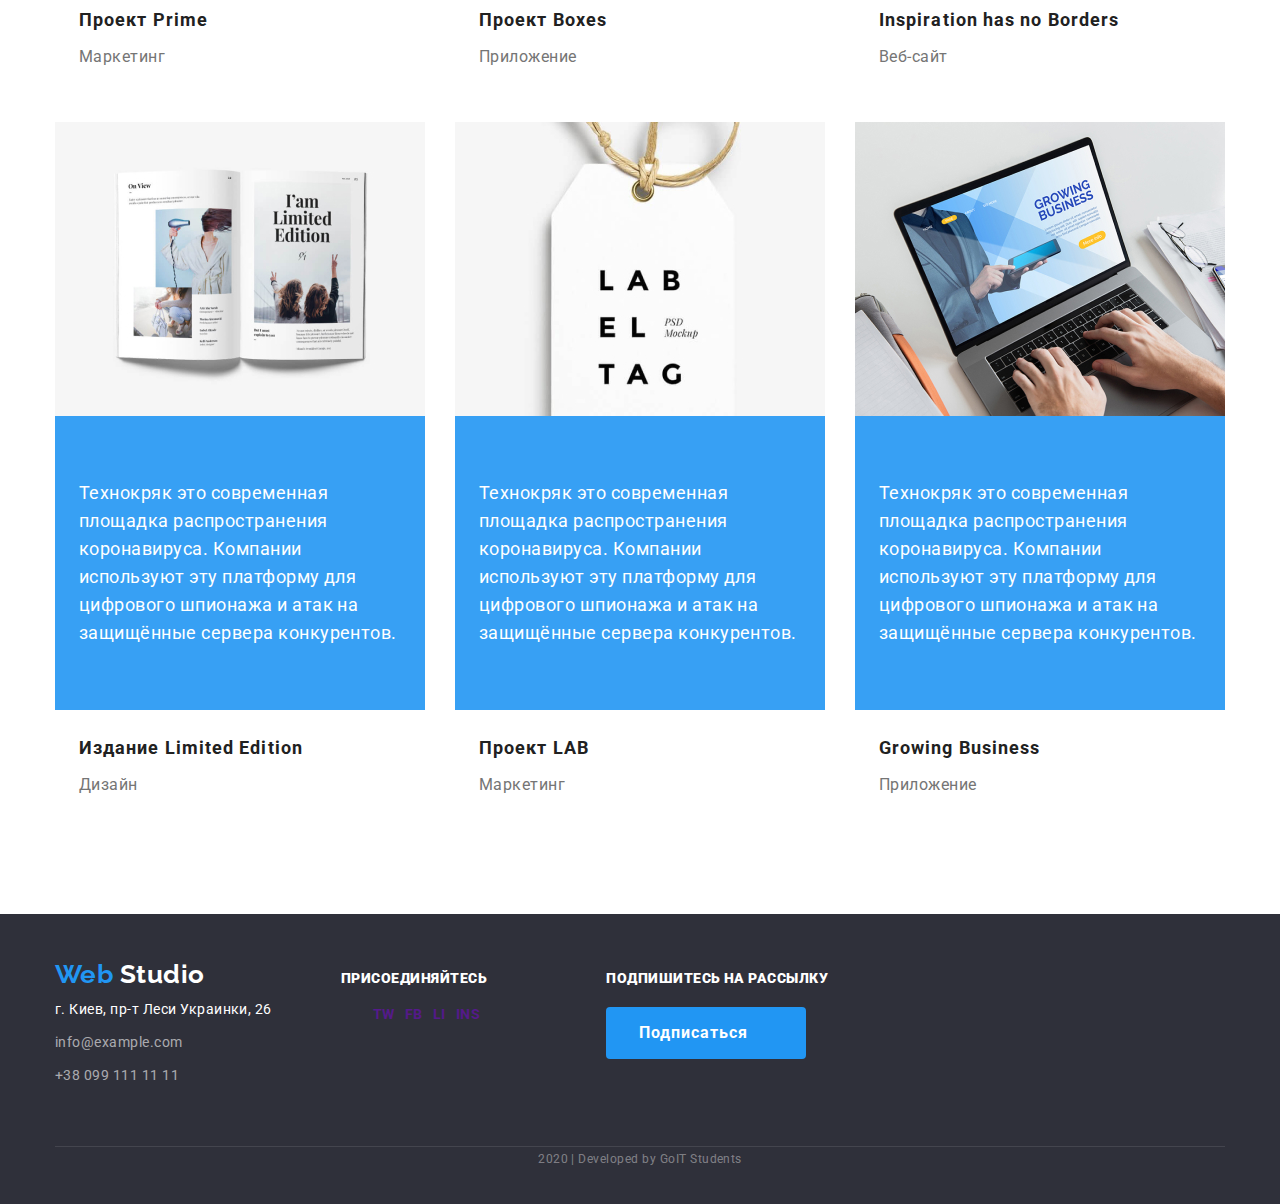
==== commit 751e4244: "правки футера и хедера" ====
--- a/portfolio.html
+++ b/portfolio.html
@@ -21,8 +21,7 @@
         <a href="./index.html" class="logo">
           Web <span class="logo-header">Studio</span>
         </a>
-        <nav>
-          <div class="top-nav">
+        <nav class="top-nav">
             <ul class="list site-nav">
               <li class="item"><a href="./index.html" class="link">Студия</a></li>
               <li class="item">
@@ -30,7 +29,6 @@
               </li>
               <li class="item"><a href="" class="link">Контакты</a></li>
             </ul>
-          </div>
         </nav>
 
         <ul class="address-nav list">
@@ -297,7 +295,7 @@
             <!-- <img src="./images/send.svg" alt="самолетик" /> -->
           </div>
         </div>
-        <div class="develop-container">
+        <div class="container develop-container">
           <p class="develop">2020 | Developed by GoIT Students</p>
         </div>
       </div>
--- a/css/style.css
+++ b/css/style.css
@@ -108,7 +108,7 @@
 }
 
 .top-nav {
-  padding-left: 85px;
+  margin-left: 85px;
 }
 
 .site-nav .item + .item {
@@ -126,6 +126,7 @@
 .header-nav {
   display: flex;
   align-items: center;
+  border-bottom: 1px solid #ececec;
 }
 
 .address-nav {
@@ -406,6 +407,7 @@
   font-size: 12px;
   line-height: 2;
   text-align: center;
+  border-top: 1px solid rgba(255, 255, 255, 0.1);
 }
 
 .social-icon:hover,
